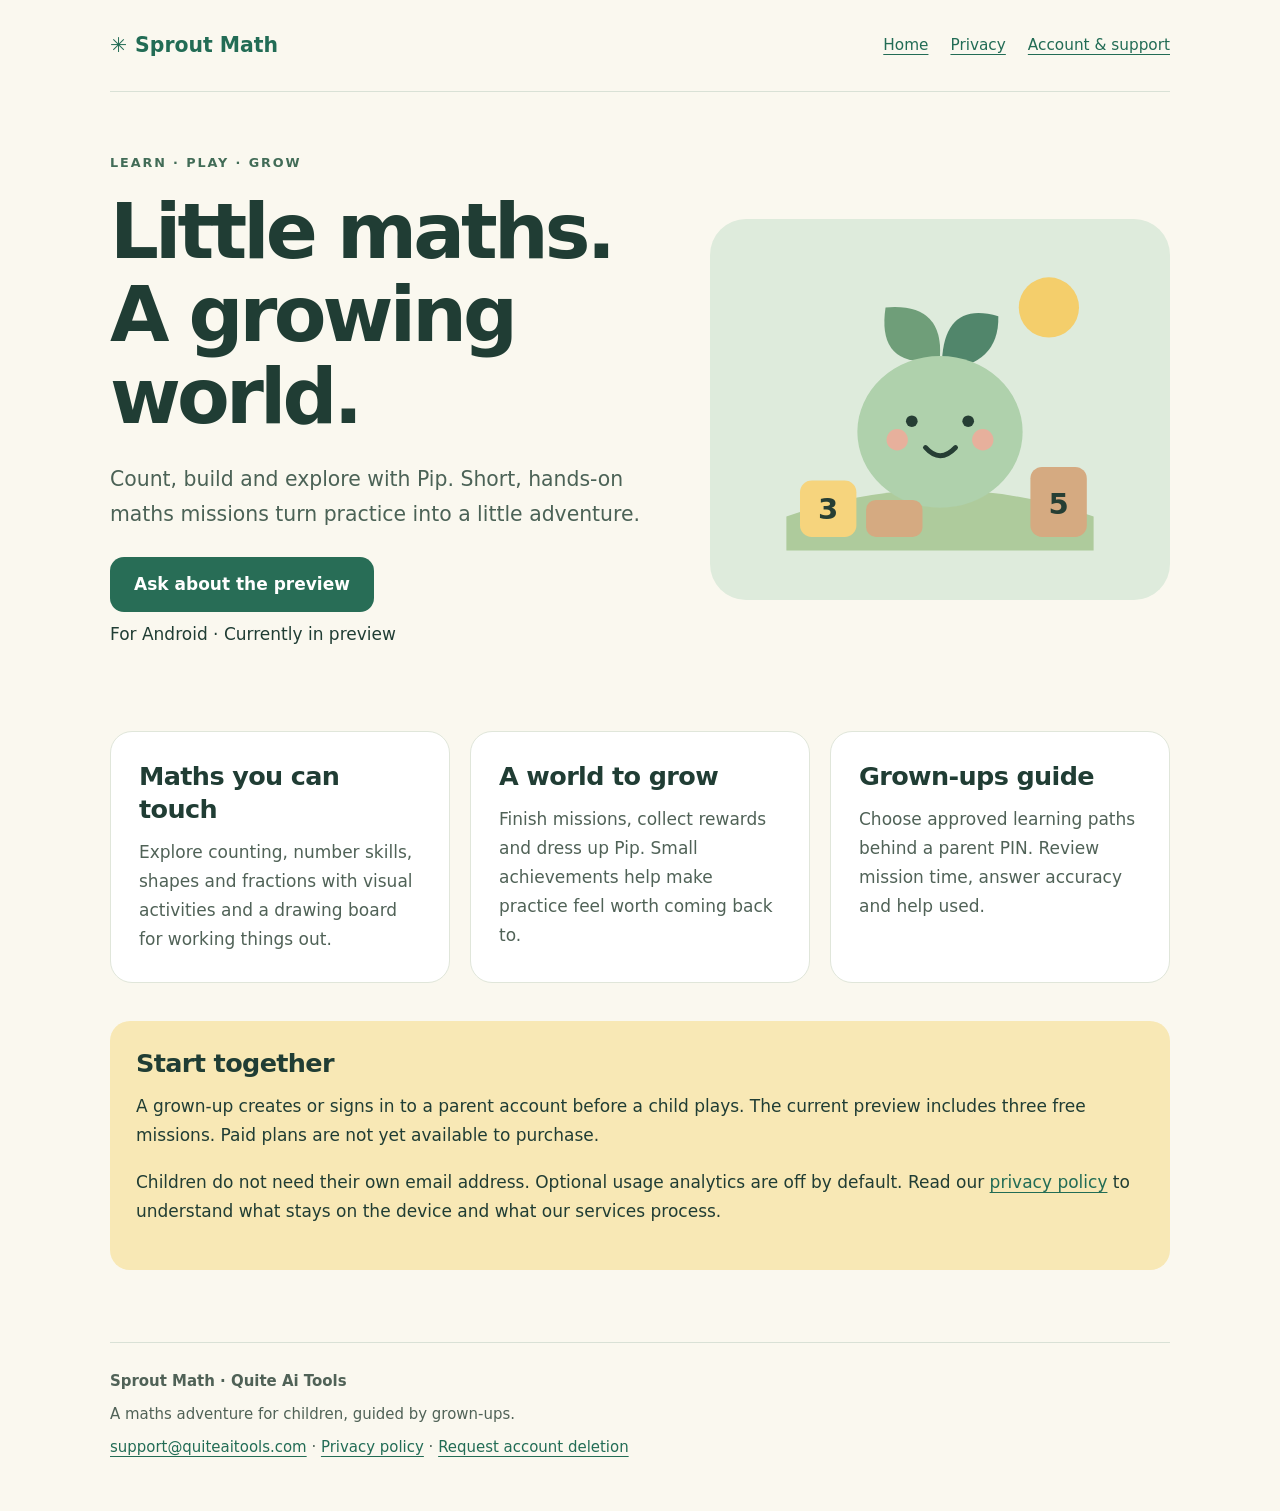
==== sprout-math/index.html @ 58d9b722 "Add Sprout Math homepage privacy and account support pages" ====
<!doctype html><html lang="en"><head><meta charset="utf-8"><meta name="viewport" content="width=device-width,initial-scale=1"><title>Little maths. A growing world. | Sprout Math</title><meta name="description" content="Sprout Math is an educational Android game with hands-on maths missions, a growing world and parent-controlled learning paths."><meta name="theme-color" content="#286d56"><link rel="stylesheet" href="style.css"></head><body><header><a class="brand" href="./"><span class="sprout" aria-hidden="true">✳</span>Sprout Math</a><nav aria-label="Main navigation"><a href="./">Home</a><a href="privacy.html">Privacy</a><a href="delete-account.html">Account &amp; support</a></nav></header><main><div class="hero"><div><p class="eyebrow">Learn · Play · Grow</p><h1>Little maths.<br>A growing world.</h1><p class="lead">Count, build and explore with Pip. Short, hands-on maths missions turn practice into a little adventure.</p><a class="button" href="mailto:support@quiteaitools.com?subject=Sprout%20Math%20preview">Ask about the preview</a><p>For Android · Currently in preview</p></div><div class="art"><svg viewBox="0 0 360 320" role="img" aria-label="A smiling sprout beside counting blocks"><circle cx="292" cy="55" r="31" fill="#f4ce6b"/><path d="M22 270 Q180 215 338 270V305H22Z" fill="#aecb9c"/><path d="M172 110Q115 115 124 55Q183 50 180 105" fill="#6f9e79"/><path d="M182 110Q185 48 240 64Q241 114 184 119" fill="#51866b"/><ellipse cx="180" cy="183" rx="85" ry="78" fill="#afd1ac"/><circle cx="151" cy="172" r="6" fill="#263e34"/><circle cx="209" cy="172" r="6" fill="#263e34"/><path d="M165 199Q180 216 196 199" fill="none" stroke="#263e34" stroke-width="5" stroke-linecap="round"/><circle cx="136" cy="191" r="11" fill="#e7b09c"/><circle cx="224" cy="191" r="11" fill="#e7b09c"/><rect x="36" y="233" width="58" height="58" rx="12" fill="#f6d47d"/><rect x="104" y="253" width="58" height="38" rx="10" fill="#d5aa81"/><rect x="273" y="219" width="58" height="72" rx="12" fill="#d5aa81"/><text x="65" y="273" text-anchor="middle" font-size="30" font-family="system-ui" font-weight="700" fill="#263e34">3</text><text x="302" y="267" text-anchor="middle" font-size="30" font-family="system-ui" font-weight="700" fill="#263e34">5</text></svg></div></div><div class="cards"><section class="card"><h2>Maths you can touch</h2><p>Explore counting, number skills, shapes and fractions with visual activities and a drawing board for working things out.</p></section><section class="card"><h2>A world to grow</h2><p>Finish missions, collect rewards and dress up Pip. Small achievements help make practice feel worth coming back to.</p></section><section class="card"><h2>Grown-ups guide</h2><p>Choose approved learning paths behind a parent PIN. Review mission time, answer accuracy and help used.</p></section></div><section class="note"><h2>Start together</h2><p>A grown-up creates or signs in to a parent account before a child plays. The current preview includes three free missions. Paid plans are not yet available to purchase.</p><p>Children do not need their own email address. Optional usage analytics are off by default. Read our <a href="privacy.html">privacy policy</a> to understand what stays on the device and what our services process.</p></section></main><footer><strong>Sprout Math · Quite Ai Tools</strong><p>A maths adventure for children, guided by grown-ups.</p><p><a href="mailto:support@quiteaitools.com">support@quiteaitools.com</a> · <a href="privacy.html">Privacy policy</a> · <a href="delete-account.html">Request account deletion</a></p></footer></body></html>
---- sprout-math/style.css ----
*{box-sizing:border-box}html{font:17px/1.7 system-ui,-apple-system,sans-serif;color:#203d34;background:#faf8ef}body{margin:0}a{color:#226c55;text-underline-offset:4px}a:focus-visible{outline:3px solid #bd6800;outline-offset:5px}header,main,footer{width:min(1060px,calc(100% - 40px));margin:auto}header{display:flex;align-items:center;justify-content:space-between;gap:24px;padding:28px 0;border-bottom:1px solid #d9e1d6}nav{display:flex;gap:22px;flex-wrap:wrap;font-size:.9rem}.brand{font-size:1.2rem;font-weight:800;text-decoration:none}.sprout{display:inline-block;margin-right:8px}main{padding:60px 0 72px}h1{font-size:clamp(2.6rem,6vw,4.8rem);line-height:1.07;letter-spacing:-.05em;max-width:15ch;margin:12px 0 24px}h2{font-size:1.5rem;line-height:1.3;letter-spacing:-.025em;margin:0 0 12px}h3{font-size:1.08rem;margin:0 0 8px}p{margin:0 0 18px}.eyebrow{text-transform:uppercase;letter-spacing:.15em;font-size:.75rem;font-weight:750;color:#426c57}.lead{font-size:1.2rem;max-width:52ch;color:#4b6256}.hero{display:grid;grid-template-columns:1.2fr 1fr;gap:48px;align-items:center}.art{border-radius:36px;background:#deebdc;padding:35px;min-height:300px;display:grid;place-items:center}.art svg{width:100%;max-width:350px;height:auto}.button{display:inline-block;padding:13px 24px;background:#286d56;color:white;text-decoration:none;border-radius:14px;font-weight:700;margin:8px 0}.cards{display:grid;grid-template-columns:repeat(3,1fr);gap:20px;margin:64px 0 38px}.card{background:white;border:1px solid #e0e6da;border-radius:22px;padding:28px}.card p{color:#506257;margin:0}.note{background:#f8e8b5;border-radius:20px;padding:26px;margin-top:30px}.legal{max-width:780px}.legal h1{font-size:clamp(2.5rem,6vw,3.8rem);max-width:20ch}.legal section{padding:28px 0;border-top:1px solid #d9e1d6}.legal ul,.legal ol{padding-left:24px}.legal li{margin-bottom:10px}.updated{font-size:.9rem;color:#597062;margin-bottom:35px}footer{padding:26px 0 42px;border-top:1px solid #d9e1d6;font-size:.88rem;color:#506257}footer p{margin:8px 0}@media(max-width:700px){header{align-items:flex-start;flex-direction:column;gap:12px}nav{gap:16px}.hero{grid-template-columns:1fr;gap:26px}.cards{grid-template-columns:1fr;margin-top:36px}main{padding-top:38px}.art{min-height:230px}h1{max-width:17ch}}
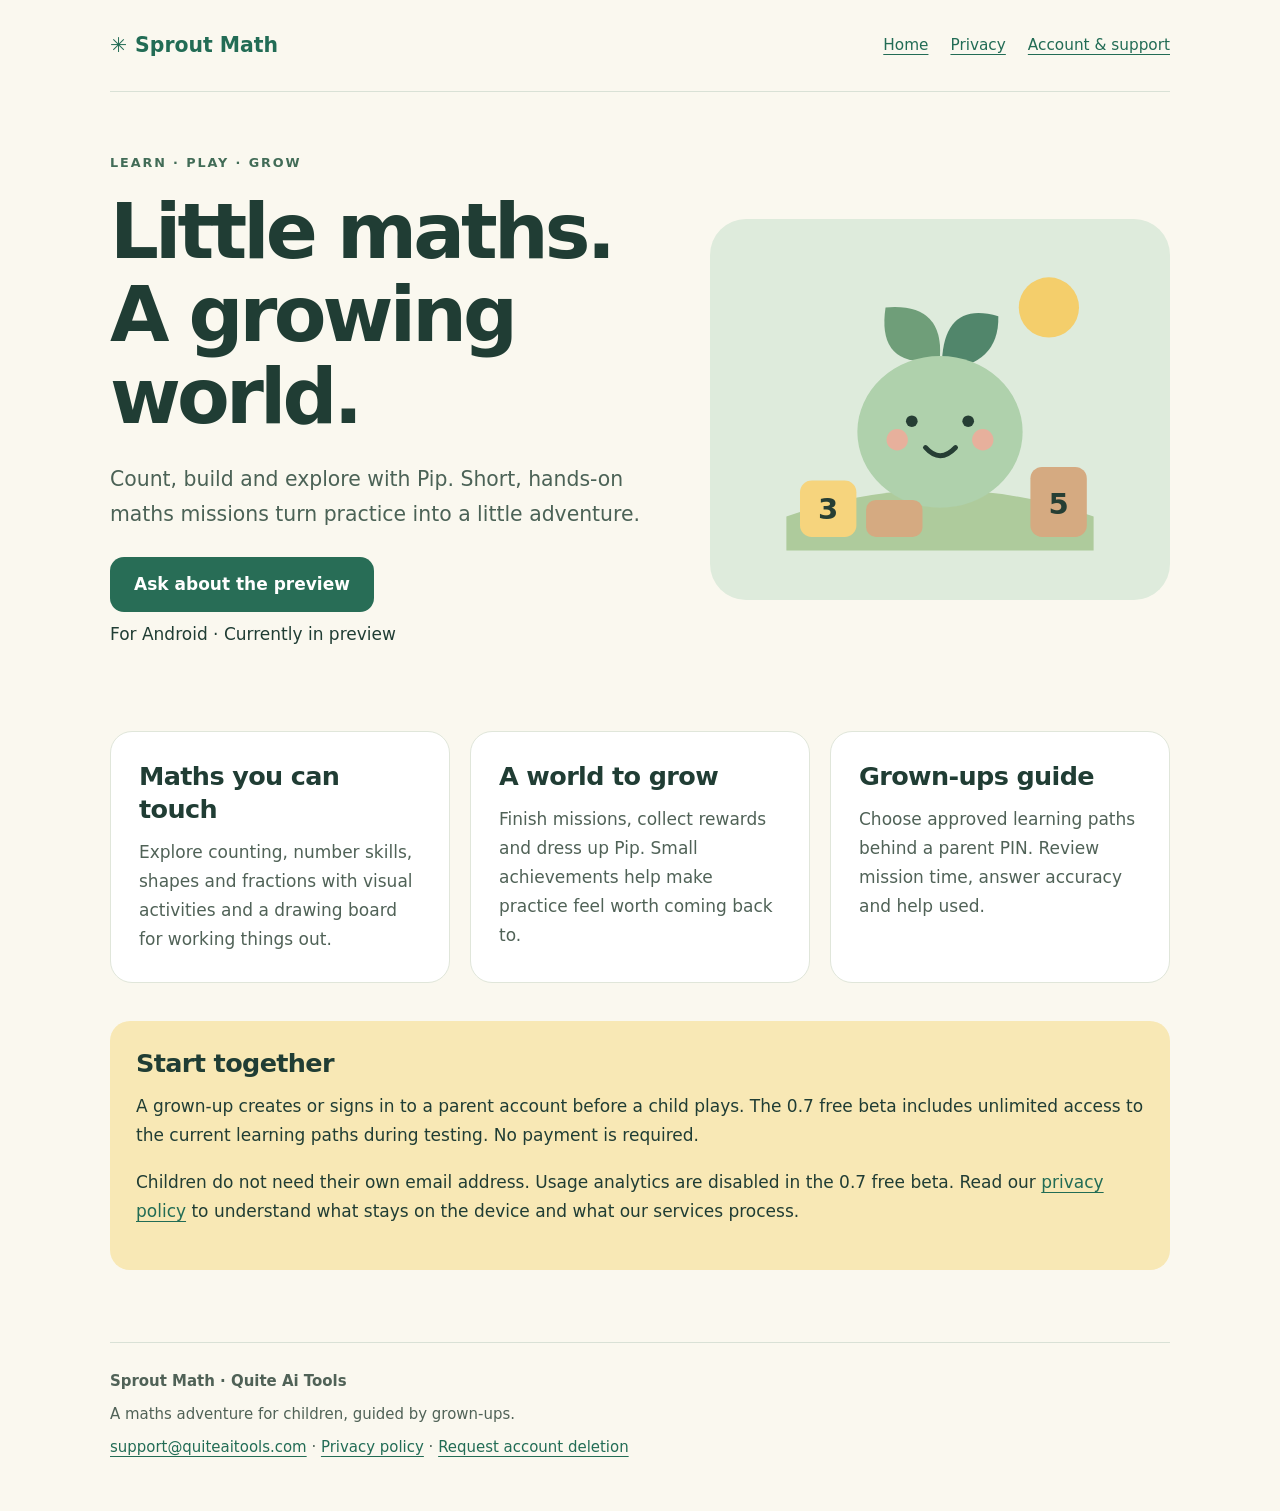
==== commit e4f0f735: "Align Sprout homepage with free beta" ====
--- a/sprout-math/index.html
+++ b/sprout-math/index.html
@@ -1 +1 @@
-<!doctype html><html lang="en"><head><meta charset="utf-8"><meta name="viewport" content="width=device-width,initial-scale=1"><title>Little maths. A growing world. | Sprout Math</title><meta name="description" content="Sprout Math is an educational Android game with hands-on maths missions, a growing world and parent-controlled learning paths."><meta name="theme-color" content="#286d56"><link rel="stylesheet" href="style.css"></head><body><header><a class="brand" href="./"><span class="sprout" aria-hidden="true">✳</span>Sprout Math</a><nav aria-label="Main navigation"><a href="./">Home</a><a href="privacy.html">Privacy</a><a href="delete-account.html">Account &amp; support</a></nav></header><main><div class="hero"><div><p class="eyebrow">Learn · Play · Grow</p><h1>Little maths.<br>A growing world.</h1><p class="lead">Count, build and explore with Pip. Short, hands-on maths missions turn practice into a little adventure.</p><a class="button" href="mailto:support@quiteaitools.com?subject=Sprout%20Math%20preview">Ask about the preview</a><p>For Android · Currently in preview</p></div><div class="art"><svg viewBox="0 0 360 320" role="img" aria-label="A smiling sprout beside counting blocks"><circle cx="292" cy="55" r="31" fill="#f4ce6b"/><path d="M22 270 Q180 215 338 270V305H22Z" fill="#aecb9c"/><path d="M172 110Q115 115 124 55Q183 50 180 105" fill="#6f9e79"/><path d="M182 110Q185 48 240 64Q241 114 184 119" fill="#51866b"/><ellipse cx="180" cy="183" rx="85" ry="78" fill="#afd1ac"/><circle cx="151" cy="172" r="6" fill="#263e34"/><circle cx="209" cy="172" r="6" fill="#263e34"/><path d="M165 199Q180 216 196 199" fill="none" stroke="#263e34" stroke-width="5" stroke-linecap="round"/><circle cx="136" cy="191" r="11" fill="#e7b09c"/><circle cx="224" cy="191" r="11" fill="#e7b09c"/><rect x="36" y="233" width="58" height="58" rx="12" fill="#f6d47d"/><rect x="104" y="253" width="58" height="38" rx="10" fill="#d5aa81"/><rect x="273" y="219" width="58" height="72" rx="12" fill="#d5aa81"/><text x="65" y="273" text-anchor="middle" font-size="30" font-family="system-ui" font-weight="700" fill="#263e34">3</text><text x="302" y="267" text-anchor="middle" font-size="30" font-family="system-ui" font-weight="700" fill="#263e34">5</text></svg></div></div><div class="cards"><section class="card"><h2>Maths you can touch</h2><p>Explore counting, number skills, shapes and fractions with visual activities and a drawing board for working things out.</p></section><section class="card"><h2>A world to grow</h2><p>Finish missions, collect rewards and dress up Pip. Small achievements help make practice feel worth coming back to.</p></section><section class="card"><h2>Grown-ups guide</h2><p>Choose approved learning paths behind a parent PIN. Review mission time, answer accuracy and help used.</p></section></div><section class="note"><h2>Start together</h2><p>A grown-up creates or signs in to a parent account before a child plays. The current preview includes three free missions. Paid plans are not yet available to purchase.</p><p>Children do not need their own email address. Optional usage analytics are off by default. Read our <a href="privacy.html">privacy policy</a> to understand what stays on the device and what our services process.</p></section></main><footer><strong>Sprout Math · Quite Ai Tools</strong><p>A maths adventure for children, guided by grown-ups.</p><p><a href="mailto:support@quiteaitools.com">support@quiteaitools.com</a> · <a href="privacy.html">Privacy policy</a> · <a href="delete-account.html">Request account deletion</a></p></footer></body></html>+<!doctype html><html lang="en"><head><meta charset="utf-8"><meta name="viewport" content="width=device-width,initial-scale=1"><title>Little maths. A growing world. | Sprout Math</title><meta name="description" content="Sprout Math is an educational Android game with hands-on maths missions, a growing world and parent-controlled learning paths."><meta name="theme-color" content="#286d56"><link rel="stylesheet" href="style.css"></head><body><header><a class="brand" href="./"><span class="sprout" aria-hidden="true">✳</span>Sprout Math</a><nav aria-label="Main navigation"><a href="./">Home</a><a href="privacy.html">Privacy</a><a href="delete-account.html">Account &amp; support</a></nav></header><main><div class="hero"><div><p class="eyebrow">Learn · Play · Grow</p><h1>Little maths.<br>A growing world.</h1><p class="lead">Count, build and explore with Pip. Short, hands-on maths missions turn practice into a little adventure.</p><a class="button" href="mailto:support@quiteaitools.com?subject=Sprout%20Math%20preview">Ask about the preview</a><p>For Android · Currently in preview</p></div><div class="art"><svg viewBox="0 0 360 320" role="img" aria-label="A smiling sprout beside counting blocks"><circle cx="292" cy="55" r="31" fill="#f4ce6b"/><path d="M22 270 Q180 215 338 270V305H22Z" fill="#aecb9c"/><path d="M172 110Q115 115 124 55Q183 50 180 105" fill="#6f9e79"/><path d="M182 110Q185 48 240 64Q241 114 184 119" fill="#51866b"/><ellipse cx="180" cy="183" rx="85" ry="78" fill="#afd1ac"/><circle cx="151" cy="172" r="6" fill="#263e34"/><circle cx="209" cy="172" r="6" fill="#263e34"/><path d="M165 199Q180 216 196 199" fill="none" stroke="#263e34" stroke-width="5" stroke-linecap="round"/><circle cx="136" cy="191" r="11" fill="#e7b09c"/><circle cx="224" cy="191" r="11" fill="#e7b09c"/><rect x="36" y="233" width="58" height="58" rx="12" fill="#f6d47d"/><rect x="104" y="253" width="58" height="38" rx="10" fill="#d5aa81"/><rect x="273" y="219" width="58" height="72" rx="12" fill="#d5aa81"/><text x="65" y="273" text-anchor="middle" font-size="30" font-family="system-ui" font-weight="700" fill="#263e34">3</text><text x="302" y="267" text-anchor="middle" font-size="30" font-family="system-ui" font-weight="700" fill="#263e34">5</text></svg></div></div><div class="cards"><section class="card"><h2>Maths you can touch</h2><p>Explore counting, number skills, shapes and fractions with visual activities and a drawing board for working things out.</p></section><section class="card"><h2>A world to grow</h2><p>Finish missions, collect rewards and dress up Pip. Small achievements help make practice feel worth coming back to.</p></section><section class="card"><h2>Grown-ups guide</h2><p>Choose approved learning paths behind a parent PIN. Review mission time, answer accuracy and help used.</p></section></div><section class="note"><h2>Start together</h2><p>A grown-up creates or signs in to a parent account before a child plays. The 0.7 free beta includes unlimited access to the current learning paths during testing. No payment is required.</p><p>Children do not need their own email address. Usage analytics are disabled in the 0.7 free beta. Read our <a href="privacy.html">privacy policy</a> to understand what stays on the device and what our services process.</p></section></main><footer><strong>Sprout Math · Quite Ai Tools</strong><p>A maths adventure for children, guided by grown-ups.</p><p><a href="mailto:support@quiteaitools.com">support@quiteaitools.com</a> · <a href="privacy.html">Privacy policy</a> · <a href="delete-account.html">Request account deletion</a></p></footer></body></html>
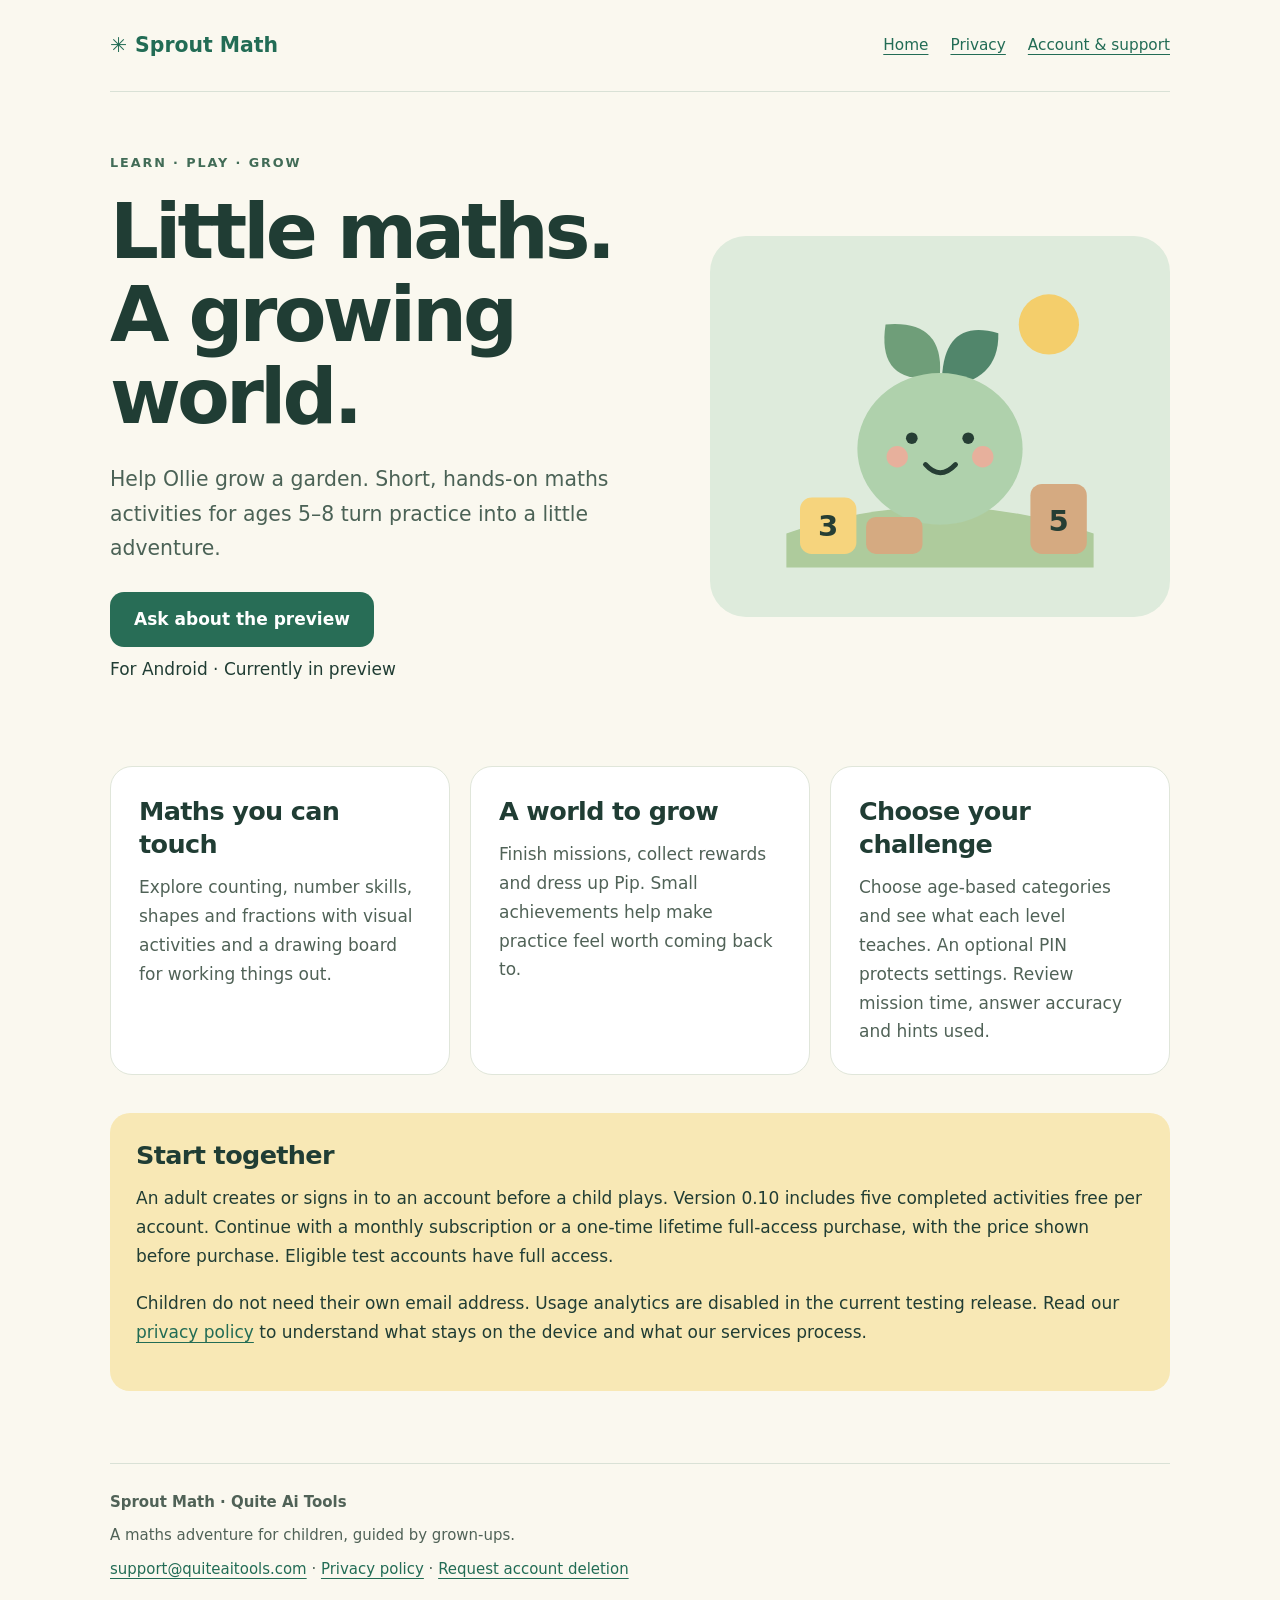
==== commit a73df060: "Update Sprout Math access and privacy for 0.10 testing" ====
--- a/sprout-math/index.html
+++ b/sprout-math/index.html
@@ -1 +1 @@
-<!doctype html><html lang="en"><head><meta charset="utf-8"><meta name="viewport" content="width=device-width,initial-scale=1"><title>Little maths. A growing world. | Sprout Math</title><meta name="description" content="Sprout Math is an educational Android game with hands-on maths missions, a growing world and parent-controlled learning paths."><meta name="theme-color" content="#286d56"><link rel="stylesheet" href="style.css"></head><body><header><a class="brand" href="./"><span class="sprout" aria-hidden="true">✳</span>Sprout Math</a><nav aria-label="Main navigation"><a href="./">Home</a><a href="privacy.html">Privacy</a><a href="delete-account.html">Account &amp; support</a></nav></header><main><div class="hero"><div><p class="eyebrow">Learn · Play · Grow</p><h1>Little maths.<br>A growing world.</h1><p class="lead">Count, build and explore with Pip. Short, hands-on maths missions turn practice into a little adventure.</p><a class="button" href="mailto:support@quiteaitools.com?subject=Sprout%20Math%20preview">Ask about the preview</a><p>For Android · Currently in preview</p></div><div class="art"><svg viewBox="0 0 360 320" role="img" aria-label="A smiling sprout beside counting blocks"><circle cx="292" cy="55" r="31" fill="#f4ce6b"/><path d="M22 270 Q180 215 338 270V305H22Z" fill="#aecb9c"/><path d="M172 110Q115 115 124 55Q183 50 180 105" fill="#6f9e79"/><path d="M182 110Q185 48 240 64Q241 114 184 119" fill="#51866b"/><ellipse cx="180" cy="183" rx="85" ry="78" fill="#afd1ac"/><circle cx="151" cy="172" r="6" fill="#263e34"/><circle cx="209" cy="172" r="6" fill="#263e34"/><path d="M165 199Q180 216 196 199" fill="none" stroke="#263e34" stroke-width="5" stroke-linecap="round"/><circle cx="136" cy="191" r="11" fill="#e7b09c"/><circle cx="224" cy="191" r="11" fill="#e7b09c"/><rect x="36" y="233" width="58" height="58" rx="12" fill="#f6d47d"/><rect x="104" y="253" width="58" height="38" rx="10" fill="#d5aa81"/><rect x="273" y="219" width="58" height="72" rx="12" fill="#d5aa81"/><text x="65" y="273" text-anchor="middle" font-size="30" font-family="system-ui" font-weight="700" fill="#263e34">3</text><text x="302" y="267" text-anchor="middle" font-size="30" font-family="system-ui" font-weight="700" fill="#263e34">5</text></svg></div></div><div class="cards"><section class="card"><h2>Maths you can touch</h2><p>Explore counting, number skills, shapes and fractions with visual activities and a drawing board for working things out.</p></section><section class="card"><h2>A world to grow</h2><p>Finish missions, collect rewards and dress up Pip. Small achievements help make practice feel worth coming back to.</p></section><section class="card"><h2>Grown-ups guide</h2><p>Choose approved learning paths behind a parent PIN. Review mission time, answer accuracy and help used.</p></section></div><section class="note"><h2>Start together</h2><p>A grown-up creates or signs in to a parent account before a child plays. The 0.7 free beta includes unlimited access to the current learning paths during testing. No payment is required.</p><p>Children do not need their own email address. Usage analytics are disabled in the 0.7 free beta. Read our <a href="privacy.html">privacy policy</a> to understand what stays on the device and what our services process.</p></section></main><footer><strong>Sprout Math · Quite Ai Tools</strong><p>A maths adventure for children, guided by grown-ups.</p><p><a href="mailto:support@quiteaitools.com">support@quiteaitools.com</a> · <a href="privacy.html">Privacy policy</a> · <a href="delete-account.html">Request account deletion</a></p></footer></body></html>+<!doctype html><html lang="en"><head><meta charset="utf-8"><meta name="viewport" content="width=device-width,initial-scale=1"><title>Little maths. A growing world. | Sprout Math</title><meta name="description" content="Sprout Math is an educational Android game with hands-on maths missions, a growing world and age-based categories and optional PIN protection."><meta name="theme-color" content="#286d56"><link rel="stylesheet" href="style.css"></head><body><header><a class="brand" href="./"><span class="sprout" aria-hidden="true">✳</span>Sprout Math</a><nav aria-label="Main navigation"><a href="./">Home</a><a href="privacy.html">Privacy</a><a href="delete-account.html">Account &amp; support</a></nav></header><main><div class="hero"><div><p class="eyebrow">Learn · Play · Grow</p><h1>Little maths.<br>A growing world.</h1><p class="lead">Help Ollie grow a garden. Short, hands-on maths activities for ages 5–8 turn practice into a little adventure.</p><a class="button" href="mailto:support@quiteaitools.com?subject=Sprout%20Math%20preview">Ask about the preview</a><p>For Android · Currently in preview</p></div><div class="art"><svg viewBox="0 0 360 320" role="img" aria-label="A smiling sprout beside counting blocks"><circle cx="292" cy="55" r="31" fill="#f4ce6b"/><path d="M22 270 Q180 215 338 270V305H22Z" fill="#aecb9c"/><path d="M172 110Q115 115 124 55Q183 50 180 105" fill="#6f9e79"/><path d="M182 110Q185 48 240 64Q241 114 184 119" fill="#51866b"/><ellipse cx="180" cy="183" rx="85" ry="78" fill="#afd1ac"/><circle cx="151" cy="172" r="6" fill="#263e34"/><circle cx="209" cy="172" r="6" fill="#263e34"/><path d="M165 199Q180 216 196 199" fill="none" stroke="#263e34" stroke-width="5" stroke-linecap="round"/><circle cx="136" cy="191" r="11" fill="#e7b09c"/><circle cx="224" cy="191" r="11" fill="#e7b09c"/><rect x="36" y="233" width="58" height="58" rx="12" fill="#f6d47d"/><rect x="104" y="253" width="58" height="38" rx="10" fill="#d5aa81"/><rect x="273" y="219" width="58" height="72" rx="12" fill="#d5aa81"/><text x="65" y="273" text-anchor="middle" font-size="30" font-family="system-ui" font-weight="700" fill="#263e34">3</text><text x="302" y="267" text-anchor="middle" font-size="30" font-family="system-ui" font-weight="700" fill="#263e34">5</text></svg></div></div><div class="cards"><section class="card"><h2>Maths you can touch</h2><p>Explore counting, number skills, shapes and fractions with visual activities and a drawing board for working things out.</p></section><section class="card"><h2>A world to grow</h2><p>Finish missions, collect rewards and dress up Pip. Small achievements help make practice feel worth coming back to.</p></section><section class="card"><h2>Choose your challenge</h2><p>Choose age-based categories and see what each level teaches. An optional PIN protects settings. Review mission time, answer accuracy and hints used.</p></section></div><section class="note"><h2>Start together</h2><p>An adult creates or signs in to an account before a child plays. Version 0.10 includes five completed activities free per account. Continue with a monthly subscription or a one-time lifetime full-access purchase, with the price shown before purchase. Eligible test accounts have full access.</p><p>Children do not need their own email address. Usage analytics are disabled in the current testing release. Read our <a href="privacy.html">privacy policy</a> to understand what stays on the device and what our services process.</p></section></main><footer><strong>Sprout Math · Quite Ai Tools</strong><p>A maths adventure for children, guided by grown-ups.</p><p><a href="mailto:support@quiteaitools.com">support@quiteaitools.com</a> · <a href="privacy.html">Privacy policy</a> · <a href="delete-account.html">Request account deletion</a></p></footer></body></html>
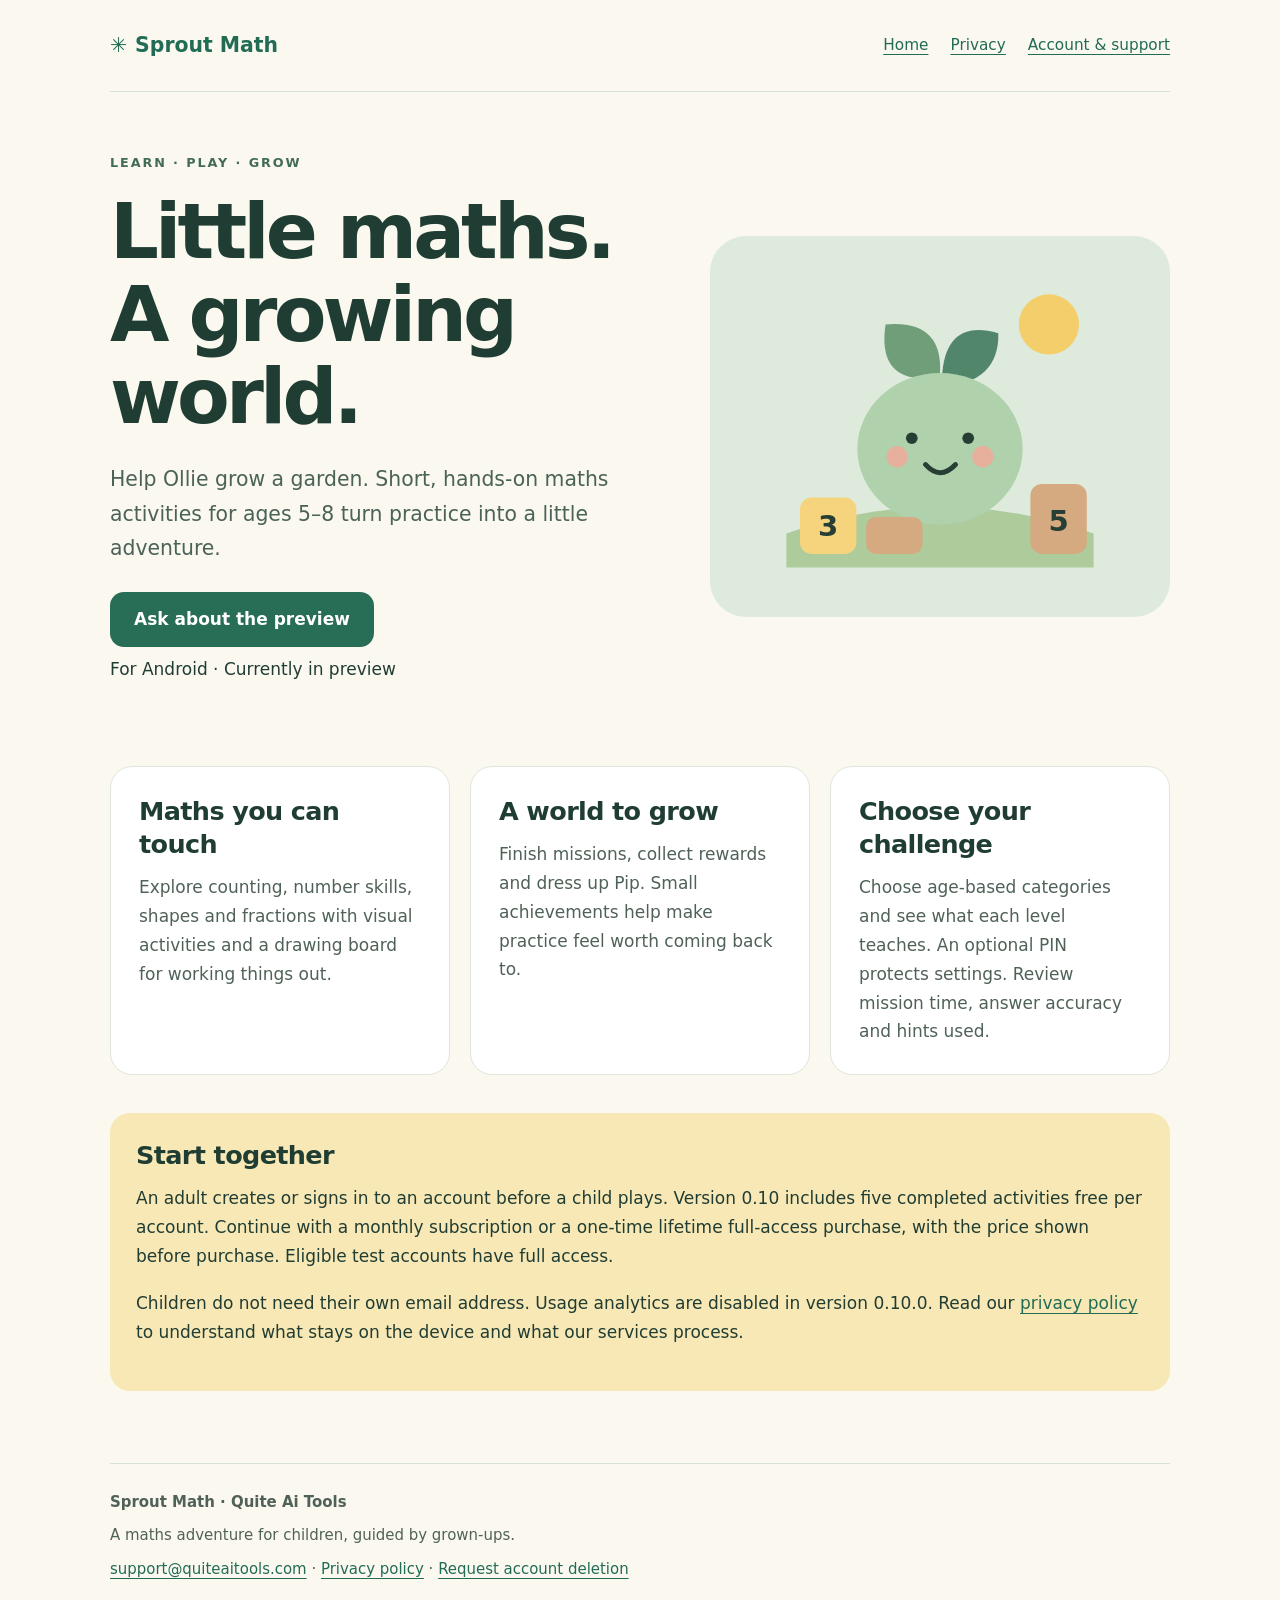
==== commit 9a1037cb: "Clarify Sprout Math 0.10 privacy disclosure for production" ====
--- a/sprout-math/index.html
+++ b/sprout-math/index.html
@@ -1 +1 @@
-<!doctype html><html lang="en"><head><meta charset="utf-8"><meta name="viewport" content="width=device-width,initial-scale=1"><title>Little maths. A growing world. | Sprout Math</title><meta name="description" content="Sprout Math is an educational Android game with hands-on maths missions, a growing world and age-based categories and optional PIN protection."><meta name="theme-color" content="#286d56"><link rel="stylesheet" href="style.css"></head><body><header><a class="brand" href="./"><span class="sprout" aria-hidden="true">✳</span>Sprout Math</a><nav aria-label="Main navigation"><a href="./">Home</a><a href="privacy.html">Privacy</a><a href="delete-account.html">Account &amp; support</a></nav></header><main><div class="hero"><div><p class="eyebrow">Learn · Play · Grow</p><h1>Little maths.<br>A growing world.</h1><p class="lead">Help Ollie grow a garden. Short, hands-on maths activities for ages 5–8 turn practice into a little adventure.</p><a class="button" href="mailto:support@quiteaitools.com?subject=Sprout%20Math%20preview">Ask about the preview</a><p>For Android · Currently in preview</p></div><div class="art"><svg viewBox="0 0 360 320" role="img" aria-label="A smiling sprout beside counting blocks"><circle cx="292" cy="55" r="31" fill="#f4ce6b"/><path d="M22 270 Q180 215 338 270V305H22Z" fill="#aecb9c"/><path d="M172 110Q115 115 124 55Q183 50 180 105" fill="#6f9e79"/><path d="M182 110Q185 48 240 64Q241 114 184 119" fill="#51866b"/><ellipse cx="180" cy="183" rx="85" ry="78" fill="#afd1ac"/><circle cx="151" cy="172" r="6" fill="#263e34"/><circle cx="209" cy="172" r="6" fill="#263e34"/><path d="M165 199Q180 216 196 199" fill="none" stroke="#263e34" stroke-width="5" stroke-linecap="round"/><circle cx="136" cy="191" r="11" fill="#e7b09c"/><circle cx="224" cy="191" r="11" fill="#e7b09c"/><rect x="36" y="233" width="58" height="58" rx="12" fill="#f6d47d"/><rect x="104" y="253" width="58" height="38" rx="10" fill="#d5aa81"/><rect x="273" y="219" width="58" height="72" rx="12" fill="#d5aa81"/><text x="65" y="273" text-anchor="middle" font-size="30" font-family="system-ui" font-weight="700" fill="#263e34">3</text><text x="302" y="267" text-anchor="middle" font-size="30" font-family="system-ui" font-weight="700" fill="#263e34">5</text></svg></div></div><div class="cards"><section class="card"><h2>Maths you can touch</h2><p>Explore counting, number skills, shapes and fractions with visual activities and a drawing board for working things out.</p></section><section class="card"><h2>A world to grow</h2><p>Finish missions, collect rewards and dress up Pip. Small achievements help make practice feel worth coming back to.</p></section><section class="card"><h2>Choose your challenge</h2><p>Choose age-based categories and see what each level teaches. An optional PIN protects settings. Review mission time, answer accuracy and hints used.</p></section></div><section class="note"><h2>Start together</h2><p>An adult creates or signs in to an account before a child plays. Version 0.10 includes five completed activities free per account. Continue with a monthly subscription or a one-time lifetime full-access purchase, with the price shown before purchase. Eligible test accounts have full access.</p><p>Children do not need their own email address. Usage analytics are disabled in the current testing release. Read our <a href="privacy.html">privacy policy</a> to understand what stays on the device and what our services process.</p></section></main><footer><strong>Sprout Math · Quite Ai Tools</strong><p>A maths adventure for children, guided by grown-ups.</p><p><a href="mailto:support@quiteaitools.com">support@quiteaitools.com</a> · <a href="privacy.html">Privacy policy</a> · <a href="delete-account.html">Request account deletion</a></p></footer></body></html>+<!doctype html><html lang="en"><head><meta charset="utf-8"><meta name="viewport" content="width=device-width,initial-scale=1"><title>Little maths. A growing world. | Sprout Math</title><meta name="description" content="Sprout Math is an educational Android game with hands-on maths missions, a growing world and age-based categories and optional PIN protection."><meta name="theme-color" content="#286d56"><link rel="stylesheet" href="style.css"></head><body><header><a class="brand" href="./"><span class="sprout" aria-hidden="true">✳</span>Sprout Math</a><nav aria-label="Main navigation"><a href="./">Home</a><a href="privacy.html">Privacy</a><a href="delete-account.html">Account &amp; support</a></nav></header><main><div class="hero"><div><p class="eyebrow">Learn · Play · Grow</p><h1>Little maths.<br>A growing world.</h1><p class="lead">Help Ollie grow a garden. Short, hands-on maths activities for ages 5–8 turn practice into a little adventure.</p><a class="button" href="mailto:support@quiteaitools.com?subject=Sprout%20Math%20preview">Ask about the preview</a><p>For Android · Currently in preview</p></div><div class="art"><svg viewBox="0 0 360 320" role="img" aria-label="A smiling sprout beside counting blocks"><circle cx="292" cy="55" r="31" fill="#f4ce6b"/><path d="M22 270 Q180 215 338 270V305H22Z" fill="#aecb9c"/><path d="M172 110Q115 115 124 55Q183 50 180 105" fill="#6f9e79"/><path d="M182 110Q185 48 240 64Q241 114 184 119" fill="#51866b"/><ellipse cx="180" cy="183" rx="85" ry="78" fill="#afd1ac"/><circle cx="151" cy="172" r="6" fill="#263e34"/><circle cx="209" cy="172" r="6" fill="#263e34"/><path d="M165 199Q180 216 196 199" fill="none" stroke="#263e34" stroke-width="5" stroke-linecap="round"/><circle cx="136" cy="191" r="11" fill="#e7b09c"/><circle cx="224" cy="191" r="11" fill="#e7b09c"/><rect x="36" y="233" width="58" height="58" rx="12" fill="#f6d47d"/><rect x="104" y="253" width="58" height="38" rx="10" fill="#d5aa81"/><rect x="273" y="219" width="58" height="72" rx="12" fill="#d5aa81"/><text x="65" y="273" text-anchor="middle" font-size="30" font-family="system-ui" font-weight="700" fill="#263e34">3</text><text x="302" y="267" text-anchor="middle" font-size="30" font-family="system-ui" font-weight="700" fill="#263e34">5</text></svg></div></div><div class="cards"><section class="card"><h2>Maths you can touch</h2><p>Explore counting, number skills, shapes and fractions with visual activities and a drawing board for working things out.</p></section><section class="card"><h2>A world to grow</h2><p>Finish missions, collect rewards and dress up Pip. Small achievements help make practice feel worth coming back to.</p></section><section class="card"><h2>Choose your challenge</h2><p>Choose age-based categories and see what each level teaches. An optional PIN protects settings. Review mission time, answer accuracy and hints used.</p></section></div><section class="note"><h2>Start together</h2><p>An adult creates or signs in to an account before a child plays. Version 0.10 includes five completed activities free per account. Continue with a monthly subscription or a one-time lifetime full-access purchase, with the price shown before purchase. Eligible test accounts have full access.</p><p>Children do not need their own email address. Usage analytics are disabled in version 0.10.0. Read our <a href="privacy.html">privacy policy</a> to understand what stays on the device and what our services process.</p></section></main><footer><strong>Sprout Math · Quite Ai Tools</strong><p>A maths adventure for children, guided by grown-ups.</p><p><a href="mailto:support@quiteaitools.com">support@quiteaitools.com</a> · <a href="privacy.html">Privacy policy</a> · <a href="delete-account.html">Request account deletion</a></p></footer></body></html>
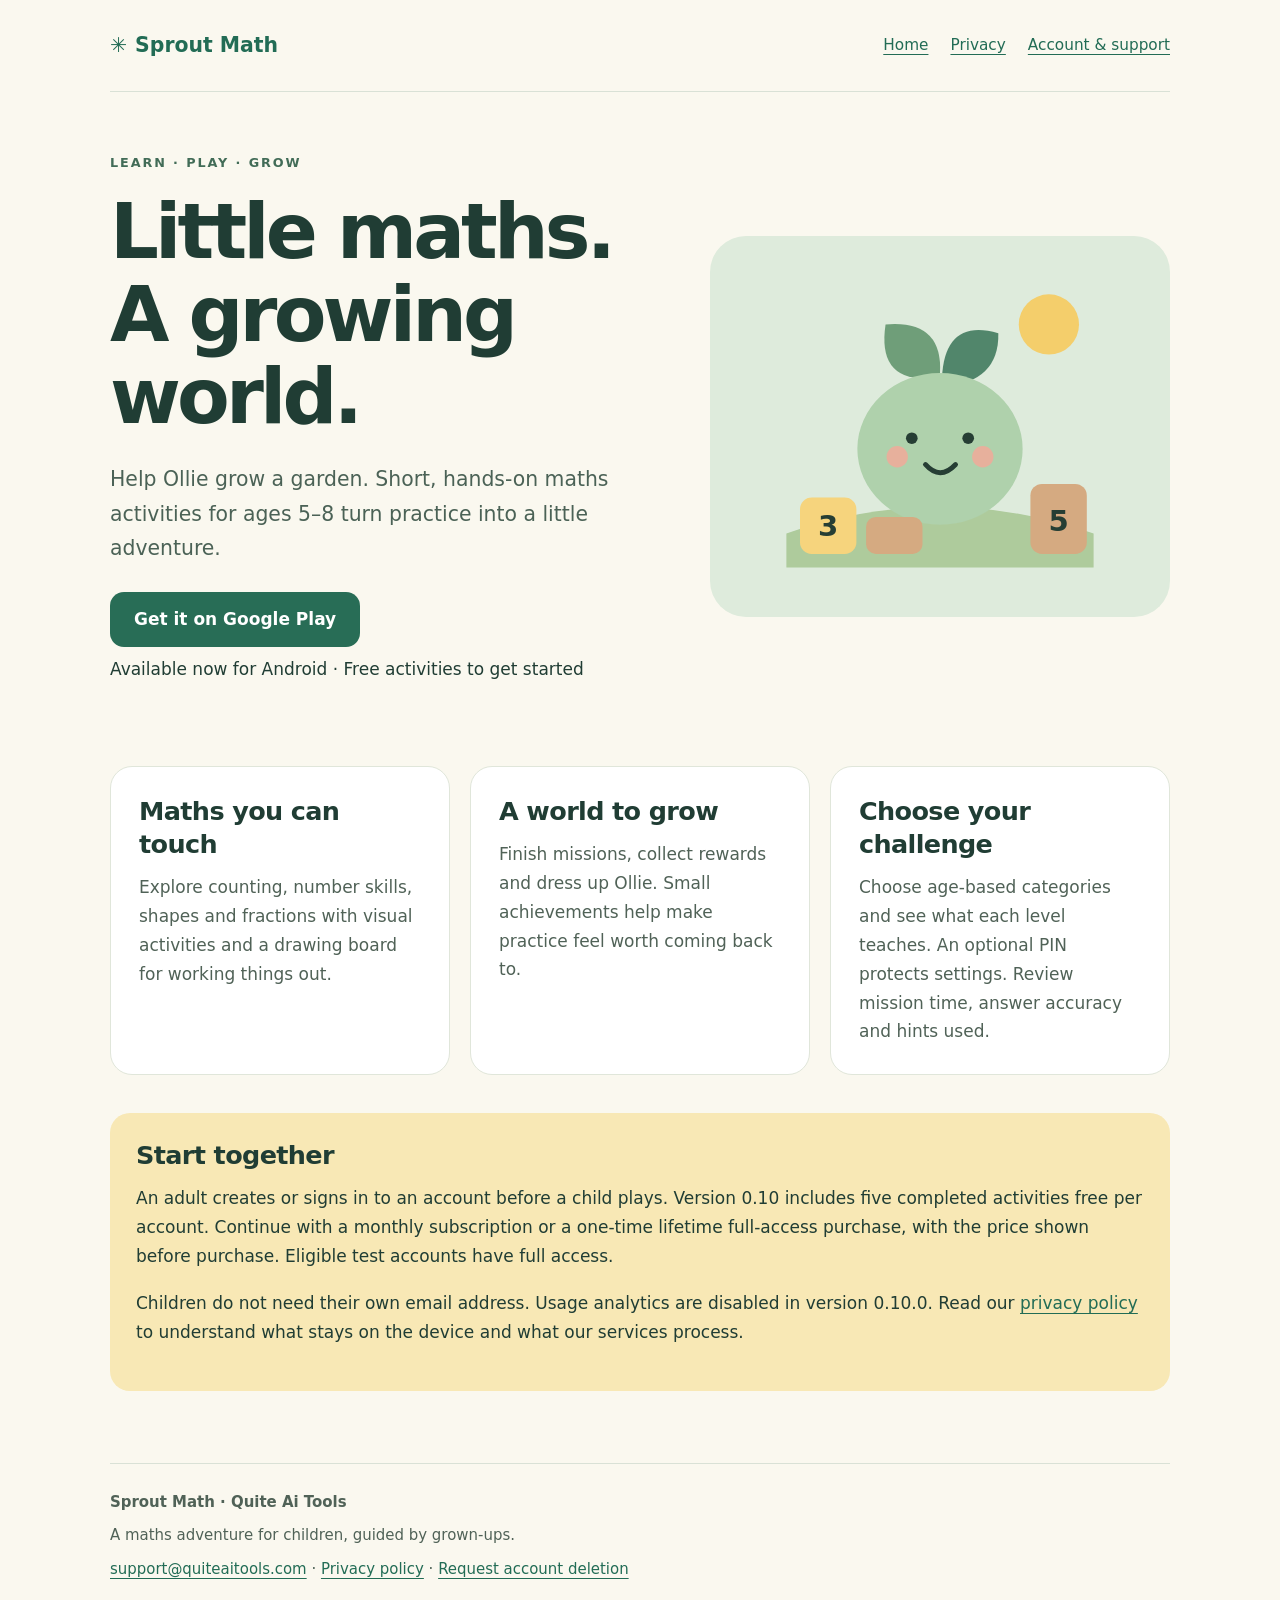
==== commit 3b275983: "Link Sprout Math homepage to live Google Play listing" ====
--- a/sprout-math/index.html
+++ b/sprout-math/index.html
@@ -1 +1 @@
-<!doctype html><html lang="en"><head><meta charset="utf-8"><meta name="viewport" content="width=device-width,initial-scale=1"><title>Little maths. A growing world. | Sprout Math</title><meta name="description" content="Sprout Math is an educational Android game with hands-on maths missions, a growing world and age-based categories and optional PIN protection."><meta name="theme-color" content="#286d56"><link rel="stylesheet" href="style.css"></head><body><header><a class="brand" href="./"><span class="sprout" aria-hidden="true">✳</span>Sprout Math</a><nav aria-label="Main navigation"><a href="./">Home</a><a href="privacy.html">Privacy</a><a href="delete-account.html">Account &amp; support</a></nav></header><main><div class="hero"><div><p class="eyebrow">Learn · Play · Grow</p><h1>Little maths.<br>A growing world.</h1><p class="lead">Help Ollie grow a garden. Short, hands-on maths activities for ages 5–8 turn practice into a little adventure.</p><a class="button" href="mailto:support@quiteaitools.com?subject=Sprout%20Math%20preview">Ask about the preview</a><p>For Android · Currently in preview</p></div><div class="art"><svg viewBox="0 0 360 320" role="img" aria-label="A smiling sprout beside counting blocks"><circle cx="292" cy="55" r="31" fill="#f4ce6b"/><path d="M22 270 Q180 215 338 270V305H22Z" fill="#aecb9c"/><path d="M172 110Q115 115 124 55Q183 50 180 105" fill="#6f9e79"/><path d="M182 110Q185 48 240 64Q241 114 184 119" fill="#51866b"/><ellipse cx="180" cy="183" rx="85" ry="78" fill="#afd1ac"/><circle cx="151" cy="172" r="6" fill="#263e34"/><circle cx="209" cy="172" r="6" fill="#263e34"/><path d="M165 199Q180 216 196 199" fill="none" stroke="#263e34" stroke-width="5" stroke-linecap="round"/><circle cx="136" cy="191" r="11" fill="#e7b09c"/><circle cx="224" cy="191" r="11" fill="#e7b09c"/><rect x="36" y="233" width="58" height="58" rx="12" fill="#f6d47d"/><rect x="104" y="253" width="58" height="38" rx="10" fill="#d5aa81"/><rect x="273" y="219" width="58" height="72" rx="12" fill="#d5aa81"/><text x="65" y="273" text-anchor="middle" font-size="30" font-family="system-ui" font-weight="700" fill="#263e34">3</text><text x="302" y="267" text-anchor="middle" font-size="30" font-family="system-ui" font-weight="700" fill="#263e34">5</text></svg></div></div><div class="cards"><section class="card"><h2>Maths you can touch</h2><p>Explore counting, number skills, shapes and fractions with visual activities and a drawing board for working things out.</p></section><section class="card"><h2>A world to grow</h2><p>Finish missions, collect rewards and dress up Pip. Small achievements help make practice feel worth coming back to.</p></section><section class="card"><h2>Choose your challenge</h2><p>Choose age-based categories and see what each level teaches. An optional PIN protects settings. Review mission time, answer accuracy and hints used.</p></section></div><section class="note"><h2>Start together</h2><p>An adult creates or signs in to an account before a child plays. Version 0.10 includes five completed activities free per account. Continue with a monthly subscription or a one-time lifetime full-access purchase, with the price shown before purchase. Eligible test accounts have full access.</p><p>Children do not need their own email address. Usage analytics are disabled in version 0.10.0. Read our <a href="privacy.html">privacy policy</a> to understand what stays on the device and what our services process.</p></section></main><footer><strong>Sprout Math · Quite Ai Tools</strong><p>A maths adventure for children, guided by grown-ups.</p><p><a href="mailto:support@quiteaitools.com">support@quiteaitools.com</a> · <a href="privacy.html">Privacy policy</a> · <a href="delete-account.html">Request account deletion</a></p></footer></body></html>+<!doctype html><html lang="en"><head><meta charset="utf-8"><meta name="viewport" content="width=device-width,initial-scale=1"><title>Little maths. A growing world. | Sprout Math</title><meta name="description" content="Sprout Math is an educational Android game with hands-on maths missions, a growing world and age-based categories and optional PIN protection."><meta name="theme-color" content="#286d56"><link rel="stylesheet" href="style.css"></head><body><header><a class="brand" href="./"><span class="sprout" aria-hidden="true">✳</span>Sprout Math</a><nav aria-label="Main navigation"><a href="./">Home</a><a href="privacy.html">Privacy</a><a href="delete-account.html">Account &amp; support</a></nav></header><main><div class="hero"><div><p class="eyebrow">Learn · Play · Grow</p><h1>Little maths.<br>A growing world.</h1><p class="lead">Help Ollie grow a garden. Short, hands-on maths activities for ages 5–8 turn practice into a little adventure.</p><a class="button" href="https://play.google.com/store/apps/details?id=com.app.sproutmath">Get it on Google Play</a><p>Available now for Android · Free activities to get started</p></div><div class="art"><svg viewBox="0 0 360 320" role="img" aria-label="A smiling sprout beside counting blocks"><circle cx="292" cy="55" r="31" fill="#f4ce6b"/><path d="M22 270 Q180 215 338 270V305H22Z" fill="#aecb9c"/><path d="M172 110Q115 115 124 55Q183 50 180 105" fill="#6f9e79"/><path d="M182 110Q185 48 240 64Q241 114 184 119" fill="#51866b"/><ellipse cx="180" cy="183" rx="85" ry="78" fill="#afd1ac"/><circle cx="151" cy="172" r="6" fill="#263e34"/><circle cx="209" cy="172" r="6" fill="#263e34"/><path d="M165 199Q180 216 196 199" fill="none" stroke="#263e34" stroke-width="5" stroke-linecap="round"/><circle cx="136" cy="191" r="11" fill="#e7b09c"/><circle cx="224" cy="191" r="11" fill="#e7b09c"/><rect x="36" y="233" width="58" height="58" rx="12" fill="#f6d47d"/><rect x="104" y="253" width="58" height="38" rx="10" fill="#d5aa81"/><rect x="273" y="219" width="58" height="72" rx="12" fill="#d5aa81"/><text x="65" y="273" text-anchor="middle" font-size="30" font-family="system-ui" font-weight="700" fill="#263e34">3</text><text x="302" y="267" text-anchor="middle" font-size="30" font-family="system-ui" font-weight="700" fill="#263e34">5</text></svg></div></div><div class="cards"><section class="card"><h2>Maths you can touch</h2><p>Explore counting, number skills, shapes and fractions with visual activities and a drawing board for working things out.</p></section><section class="card"><h2>A world to grow</h2><p>Finish missions, collect rewards and dress up Ollie. Small achievements help make practice feel worth coming back to.</p></section><section class="card"><h2>Choose your challenge</h2><p>Choose age-based categories and see what each level teaches. An optional PIN protects settings. Review mission time, answer accuracy and hints used.</p></section></div><section class="note"><h2>Start together</h2><p>An adult creates or signs in to an account before a child plays. Version 0.10 includes five completed activities free per account. Continue with a monthly subscription or a one-time lifetime full-access purchase, with the price shown before purchase. Eligible test accounts have full access.</p><p>Children do not need their own email address. Usage analytics are disabled in version 0.10.0. Read our <a href="privacy.html">privacy policy</a> to understand what stays on the device and what our services process.</p></section></main><footer><strong>Sprout Math · Quite Ai Tools</strong><p>A maths adventure for children, guided by grown-ups.</p><p><a href="mailto:support@quiteaitools.com">support@quiteaitools.com</a> · <a href="privacy.html">Privacy policy</a> · <a href="delete-account.html">Request account deletion</a></p></footer></body></html>
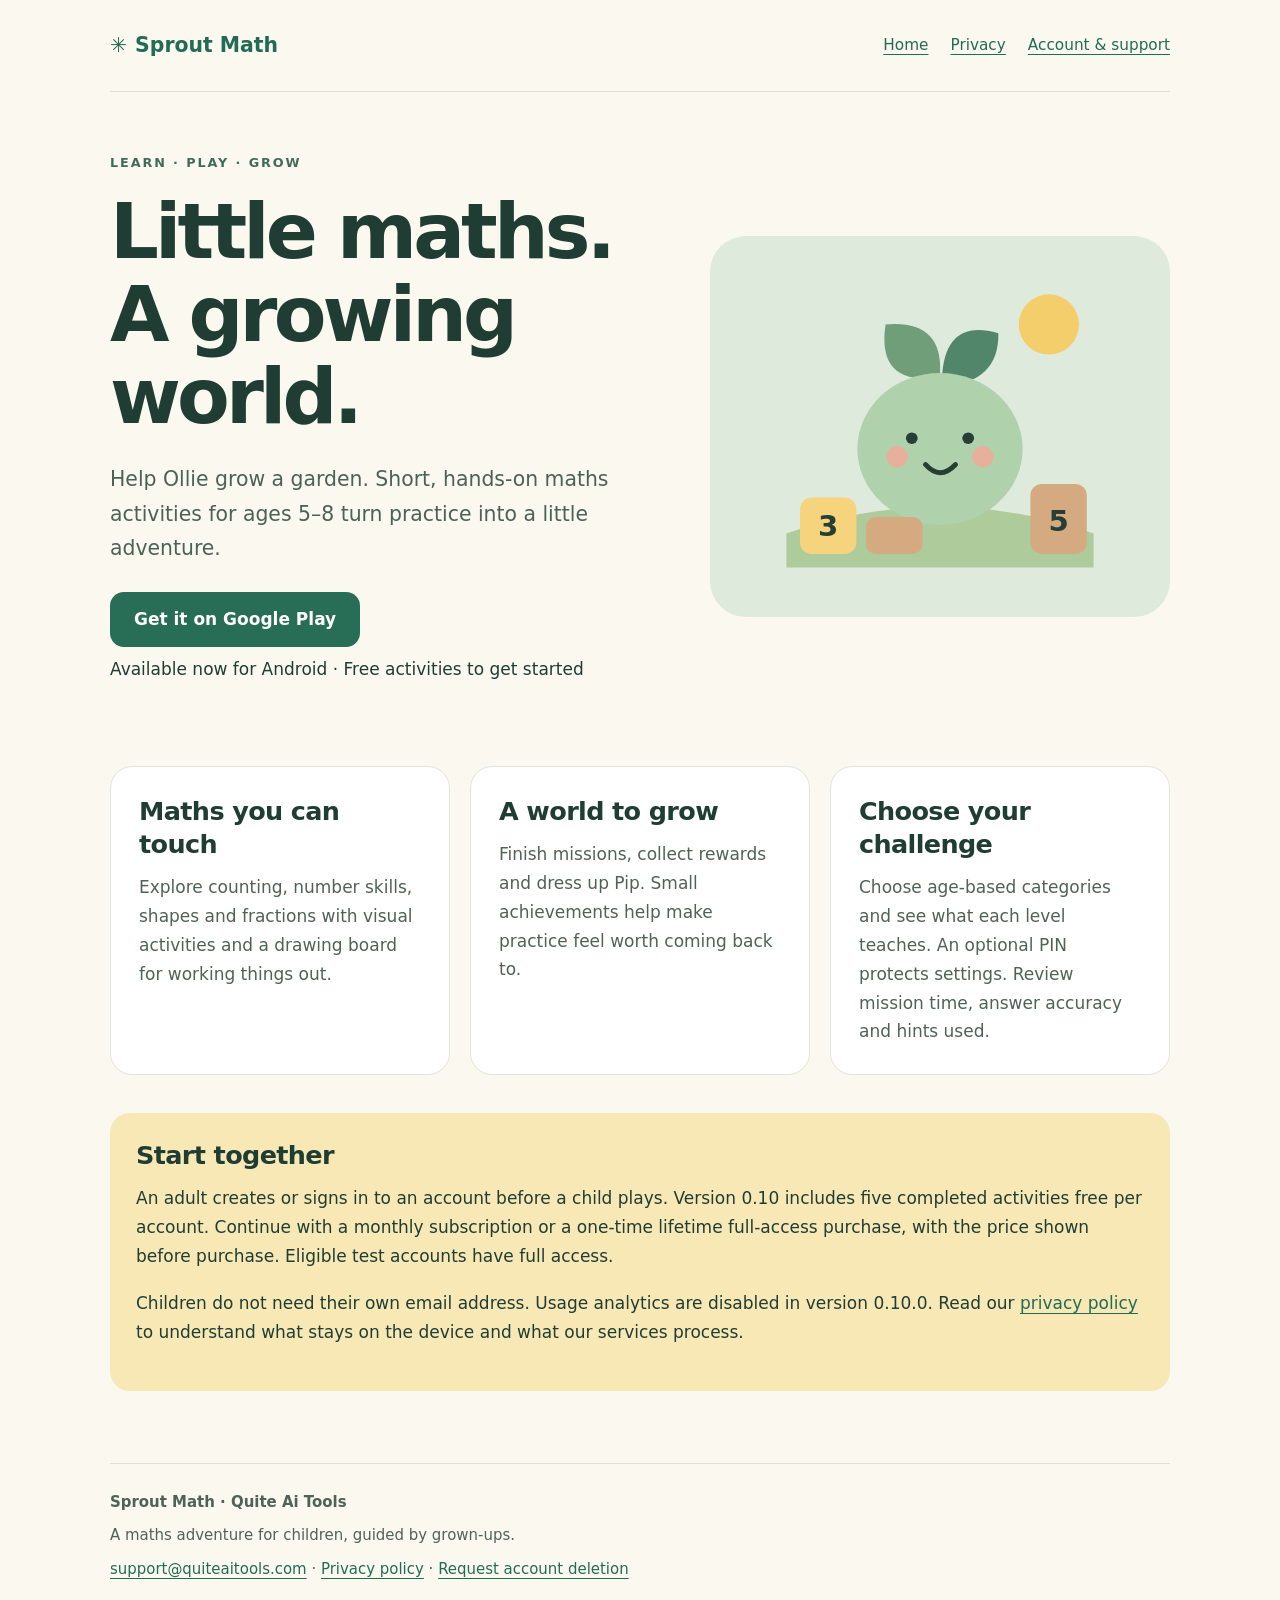
==== commit d4176021: "Keep character name consistent with the game" ====
--- a/sprout-math/index.html
+++ b/sprout-math/index.html
@@ -1 +1 @@
-<!doctype html><html lang="en"><head><meta charset="utf-8"><meta name="viewport" content="width=device-width,initial-scale=1"><title>Little maths. A growing world. | Sprout Math</title><meta name="description" content="Sprout Math is an educational Android game with hands-on maths missions, a growing world and age-based categories and optional PIN protection."><meta name="theme-color" content="#286d56"><link rel="stylesheet" href="style.css"></head><body><header><a class="brand" href="./"><span class="sprout" aria-hidden="true">✳</span>Sprout Math</a><nav aria-label="Main navigation"><a href="./">Home</a><a href="privacy.html">Privacy</a><a href="delete-account.html">Account &amp; support</a></nav></header><main><div class="hero"><div><p class="eyebrow">Learn · Play · Grow</p><h1>Little maths.<br>A growing world.</h1><p class="lead">Help Ollie grow a garden. Short, hands-on maths activities for ages 5–8 turn practice into a little adventure.</p><a class="button" href="https://play.google.com/store/apps/details?id=com.app.sproutmath">Get it on Google Play</a><p>Available now for Android · Free activities to get started</p></div><div class="art"><svg viewBox="0 0 360 320" role="img" aria-label="A smiling sprout beside counting blocks"><circle cx="292" cy="55" r="31" fill="#f4ce6b"/><path d="M22 270 Q180 215 338 270V305H22Z" fill="#aecb9c"/><path d="M172 110Q115 115 124 55Q183 50 180 105" fill="#6f9e79"/><path d="M182 110Q185 48 240 64Q241 114 184 119" fill="#51866b"/><ellipse cx="180" cy="183" rx="85" ry="78" fill="#afd1ac"/><circle cx="151" cy="172" r="6" fill="#263e34"/><circle cx="209" cy="172" r="6" fill="#263e34"/><path d="M165 199Q180 216 196 199" fill="none" stroke="#263e34" stroke-width="5" stroke-linecap="round"/><circle cx="136" cy="191" r="11" fill="#e7b09c"/><circle cx="224" cy="191" r="11" fill="#e7b09c"/><rect x="36" y="233" width="58" height="58" rx="12" fill="#f6d47d"/><rect x="104" y="253" width="58" height="38" rx="10" fill="#d5aa81"/><rect x="273" y="219" width="58" height="72" rx="12" fill="#d5aa81"/><text x="65" y="273" text-anchor="middle" font-size="30" font-family="system-ui" font-weight="700" fill="#263e34">3</text><text x="302" y="267" text-anchor="middle" font-size="30" font-family="system-ui" font-weight="700" fill="#263e34">5</text></svg></div></div><div class="cards"><section class="card"><h2>Maths you can touch</h2><p>Explore counting, number skills, shapes and fractions with visual activities and a drawing board for working things out.</p></section><section class="card"><h2>A world to grow</h2><p>Finish missions, collect rewards and dress up Ollie. Small achievements help make practice feel worth coming back to.</p></section><section class="card"><h2>Choose your challenge</h2><p>Choose age-based categories and see what each level teaches. An optional PIN protects settings. Review mission time, answer accuracy and hints used.</p></section></div><section class="note"><h2>Start together</h2><p>An adult creates or signs in to an account before a child plays. Version 0.10 includes five completed activities free per account. Continue with a monthly subscription or a one-time lifetime full-access purchase, with the price shown before purchase. Eligible test accounts have full access.</p><p>Children do not need their own email address. Usage analytics are disabled in version 0.10.0. Read our <a href="privacy.html">privacy policy</a> to understand what stays on the device and what our services process.</p></section></main><footer><strong>Sprout Math · Quite Ai Tools</strong><p>A maths adventure for children, guided by grown-ups.</p><p><a href="mailto:support@quiteaitools.com">support@quiteaitools.com</a> · <a href="privacy.html">Privacy policy</a> · <a href="delete-account.html">Request account deletion</a></p></footer></body></html>+<!doctype html><html lang="en"><head><meta charset="utf-8"><meta name="viewport" content="width=device-width,initial-scale=1"><title>Little maths. A growing world. | Sprout Math</title><meta name="description" content="Sprout Math is an educational Android game with hands-on maths missions, a growing world and age-based categories and optional PIN protection."><meta name="theme-color" content="#286d56"><link rel="stylesheet" href="style.css"></head><body><header><a class="brand" href="./"><span class="sprout" aria-hidden="true">✳</span>Sprout Math</a><nav aria-label="Main navigation"><a href="./">Home</a><a href="privacy.html">Privacy</a><a href="delete-account.html">Account &amp; support</a></nav></header><main><div class="hero"><div><p class="eyebrow">Learn · Play · Grow</p><h1>Little maths.<br>A growing world.</h1><p class="lead">Help Ollie grow a garden. Short, hands-on maths activities for ages 5–8 turn practice into a little adventure.</p><a class="button" href="https://play.google.com/store/apps/details?id=com.app.sproutmath">Get it on Google Play</a><p>Available now for Android · Free activities to get started</p></div><div class="art"><svg viewBox="0 0 360 320" role="img" aria-label="A smiling sprout beside counting blocks"><circle cx="292" cy="55" r="31" fill="#f4ce6b"/><path d="M22 270 Q180 215 338 270V305H22Z" fill="#aecb9c"/><path d="M172 110Q115 115 124 55Q183 50 180 105" fill="#6f9e79"/><path d="M182 110Q185 48 240 64Q241 114 184 119" fill="#51866b"/><ellipse cx="180" cy="183" rx="85" ry="78" fill="#afd1ac"/><circle cx="151" cy="172" r="6" fill="#263e34"/><circle cx="209" cy="172" r="6" fill="#263e34"/><path d="M165 199Q180 216 196 199" fill="none" stroke="#263e34" stroke-width="5" stroke-linecap="round"/><circle cx="136" cy="191" r="11" fill="#e7b09c"/><circle cx="224" cy="191" r="11" fill="#e7b09c"/><rect x="36" y="233" width="58" height="58" rx="12" fill="#f6d47d"/><rect x="104" y="253" width="58" height="38" rx="10" fill="#d5aa81"/><rect x="273" y="219" width="58" height="72" rx="12" fill="#d5aa81"/><text x="65" y="273" text-anchor="middle" font-size="30" font-family="system-ui" font-weight="700" fill="#263e34">3</text><text x="302" y="267" text-anchor="middle" font-size="30" font-family="system-ui" font-weight="700" fill="#263e34">5</text></svg></div></div><div class="cards"><section class="card"><h2>Maths you can touch</h2><p>Explore counting, number skills, shapes and fractions with visual activities and a drawing board for working things out.</p></section><section class="card"><h2>A world to grow</h2><p>Finish missions, collect rewards and dress up Pip. Small achievements help make practice feel worth coming back to.</p></section><section class="card"><h2>Choose your challenge</h2><p>Choose age-based categories and see what each level teaches. An optional PIN protects settings. Review mission time, answer accuracy and hints used.</p></section></div><section class="note"><h2>Start together</h2><p>An adult creates or signs in to an account before a child plays. Version 0.10 includes five completed activities free per account. Continue with a monthly subscription or a one-time lifetime full-access purchase, with the price shown before purchase. Eligible test accounts have full access.</p><p>Children do not need their own email address. Usage analytics are disabled in version 0.10.0. Read our <a href="privacy.html">privacy policy</a> to understand what stays on the device and what our services process.</p></section></main><footer><strong>Sprout Math · Quite Ai Tools</strong><p>A maths adventure for children, guided by grown-ups.</p><p><a href="mailto:support@quiteaitools.com">support@quiteaitools.com</a> · <a href="privacy.html">Privacy policy</a> · <a href="delete-account.html">Request account deletion</a></p></footer></body></html>
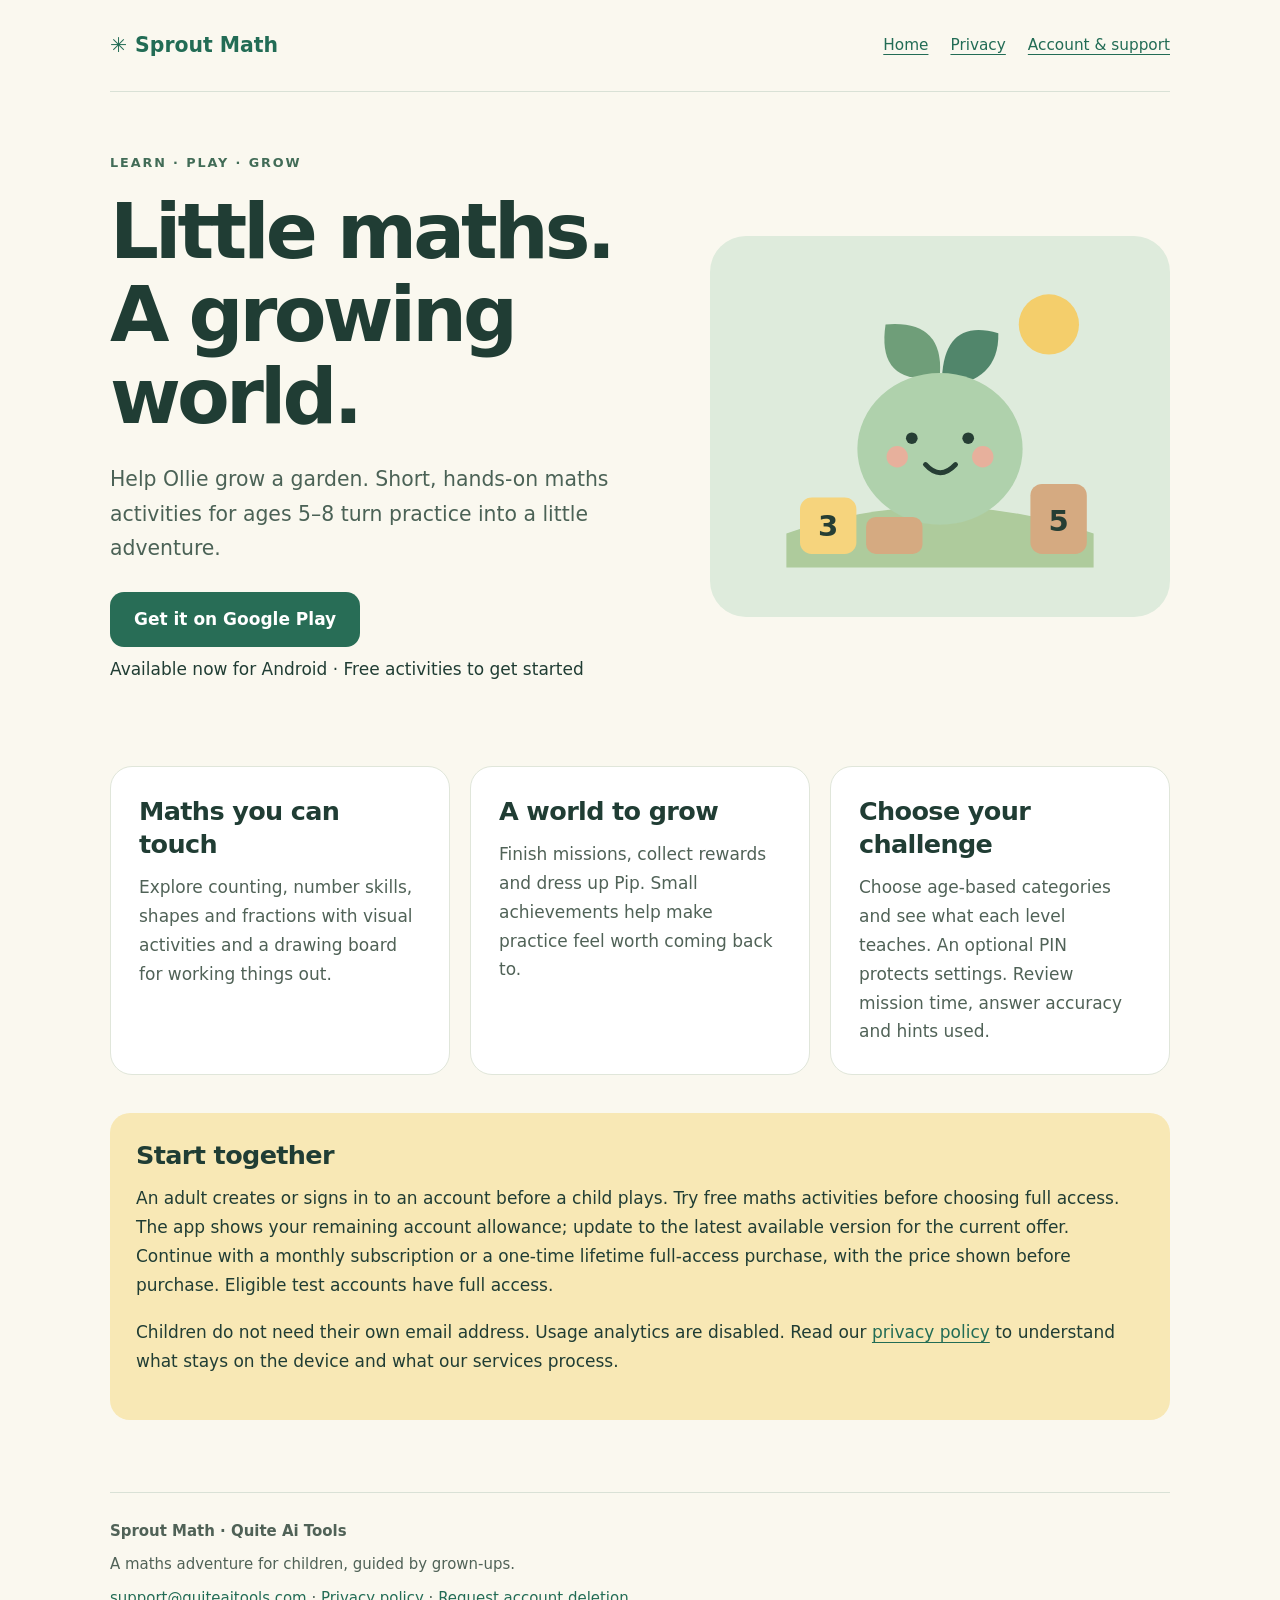
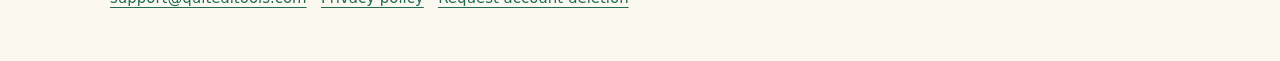
==== commit ef2b4e64: "Keep Sprout trial information accurate during app updates" ====
--- a/sprout-math/index.html
+++ b/sprout-math/index.html
@@ -1 +1 @@
-<!doctype html><html lang="en"><head><meta charset="utf-8"><meta name="viewport" content="width=device-width,initial-scale=1"><title>Little maths. A growing world. | Sprout Math</title><meta name="description" content="Sprout Math is an educational Android game with hands-on maths missions, a growing world and age-based categories and optional PIN protection."><meta name="theme-color" content="#286d56"><link rel="stylesheet" href="style.css"></head><body><header><a class="brand" href="./"><span class="sprout" aria-hidden="true">✳</span>Sprout Math</a><nav aria-label="Main navigation"><a href="./">Home</a><a href="privacy.html">Privacy</a><a href="delete-account.html">Account &amp; support</a></nav></header><main><div class="hero"><div><p class="eyebrow">Learn · Play · Grow</p><h1>Little maths.<br>A growing world.</h1><p class="lead">Help Ollie grow a garden. Short, hands-on maths activities for ages 5–8 turn practice into a little adventure.</p><a class="button" href="https://play.google.com/store/apps/details?id=com.app.sproutmath">Get it on Google Play</a><p>Available now for Android · Free activities to get started</p></div><div class="art"><svg viewBox="0 0 360 320" role="img" aria-label="A smiling sprout beside counting blocks"><circle cx="292" cy="55" r="31" fill="#f4ce6b"/><path d="M22 270 Q180 215 338 270V305H22Z" fill="#aecb9c"/><path d="M172 110Q115 115 124 55Q183 50 180 105" fill="#6f9e79"/><path d="M182 110Q185 48 240 64Q241 114 184 119" fill="#51866b"/><ellipse cx="180" cy="183" rx="85" ry="78" fill="#afd1ac"/><circle cx="151" cy="172" r="6" fill="#263e34"/><circle cx="209" cy="172" r="6" fill="#263e34"/><path d="M165 199Q180 216 196 199" fill="none" stroke="#263e34" stroke-width="5" stroke-linecap="round"/><circle cx="136" cy="191" r="11" fill="#e7b09c"/><circle cx="224" cy="191" r="11" fill="#e7b09c"/><rect x="36" y="233" width="58" height="58" rx="12" fill="#f6d47d"/><rect x="104" y="253" width="58" height="38" rx="10" fill="#d5aa81"/><rect x="273" y="219" width="58" height="72" rx="12" fill="#d5aa81"/><text x="65" y="273" text-anchor="middle" font-size="30" font-family="system-ui" font-weight="700" fill="#263e34">3</text><text x="302" y="267" text-anchor="middle" font-size="30" font-family="system-ui" font-weight="700" fill="#263e34">5</text></svg></div></div><div class="cards"><section class="card"><h2>Maths you can touch</h2><p>Explore counting, number skills, shapes and fractions with visual activities and a drawing board for working things out.</p></section><section class="card"><h2>A world to grow</h2><p>Finish missions, collect rewards and dress up Pip. Small achievements help make practice feel worth coming back to.</p></section><section class="card"><h2>Choose your challenge</h2><p>Choose age-based categories and see what each level teaches. An optional PIN protects settings. Review mission time, answer accuracy and hints used.</p></section></div><section class="note"><h2>Start together</h2><p>An adult creates or signs in to an account before a child plays. Version 0.10 includes five completed activities free per account. Continue with a monthly subscription or a one-time lifetime full-access purchase, with the price shown before purchase. Eligible test accounts have full access.</p><p>Children do not need their own email address. Usage analytics are disabled in version 0.10.0. Read our <a href="privacy.html">privacy policy</a> to understand what stays on the device and what our services process.</p></section></main><footer><strong>Sprout Math · Quite Ai Tools</strong><p>A maths adventure for children, guided by grown-ups.</p><p><a href="mailto:support@quiteaitools.com">support@quiteaitools.com</a> · <a href="privacy.html">Privacy policy</a> · <a href="delete-account.html">Request account deletion</a></p></footer></body></html>+<!doctype html><html lang="en"><head><meta charset="utf-8"><meta name="viewport" content="width=device-width,initial-scale=1"><title>Little maths. A growing world. | Sprout Math</title><meta name="description" content="Sprout Math is an educational Android game with hands-on maths missions, a growing world and age-based categories and optional PIN protection."><meta name="theme-color" content="#286d56"><link rel="stylesheet" href="style.css"></head><body><header><a class="brand" href="./"><span class="sprout" aria-hidden="true">✳</span>Sprout Math</a><nav aria-label="Main navigation"><a href="./">Home</a><a href="privacy.html">Privacy</a><a href="delete-account.html">Account &amp; support</a></nav></header><main><div class="hero"><div><p class="eyebrow">Learn · Play · Grow</p><h1>Little maths.<br>A growing world.</h1><p class="lead">Help Ollie grow a garden. Short, hands-on maths activities for ages 5–8 turn practice into a little adventure.</p><a class="button" href="https://play.google.com/store/apps/details?id=com.app.sproutmath">Get it on Google Play</a><p>Available now for Android · Free activities to get started</p></div><div class="art"><svg viewBox="0 0 360 320" role="img" aria-label="A smiling sprout beside counting blocks"><circle cx="292" cy="55" r="31" fill="#f4ce6b"/><path d="M22 270 Q180 215 338 270V305H22Z" fill="#aecb9c"/><path d="M172 110Q115 115 124 55Q183 50 180 105" fill="#6f9e79"/><path d="M182 110Q185 48 240 64Q241 114 184 119" fill="#51866b"/><ellipse cx="180" cy="183" rx="85" ry="78" fill="#afd1ac"/><circle cx="151" cy="172" r="6" fill="#263e34"/><circle cx="209" cy="172" r="6" fill="#263e34"/><path d="M165 199Q180 216 196 199" fill="none" stroke="#263e34" stroke-width="5" stroke-linecap="round"/><circle cx="136" cy="191" r="11" fill="#e7b09c"/><circle cx="224" cy="191" r="11" fill="#e7b09c"/><rect x="36" y="233" width="58" height="58" rx="12" fill="#f6d47d"/><rect x="104" y="253" width="58" height="38" rx="10" fill="#d5aa81"/><rect x="273" y="219" width="58" height="72" rx="12" fill="#d5aa81"/><text x="65" y="273" text-anchor="middle" font-size="30" font-family="system-ui" font-weight="700" fill="#263e34">3</text><text x="302" y="267" text-anchor="middle" font-size="30" font-family="system-ui" font-weight="700" fill="#263e34">5</text></svg></div></div><div class="cards"><section class="card"><h2>Maths you can touch</h2><p>Explore counting, number skills, shapes and fractions with visual activities and a drawing board for working things out.</p></section><section class="card"><h2>A world to grow</h2><p>Finish missions, collect rewards and dress up Pip. Small achievements help make practice feel worth coming back to.</p></section><section class="card"><h2>Choose your challenge</h2><p>Choose age-based categories and see what each level teaches. An optional PIN protects settings. Review mission time, answer accuracy and hints used.</p></section></div><section class="note"><h2>Start together</h2><p>An adult creates or signs in to an account before a child plays. Try free maths activities before choosing full access. The app shows your remaining account allowance; update to the latest available version for the current offer. Continue with a monthly subscription or a one-time lifetime full-access purchase, with the price shown before purchase. Eligible test accounts have full access.</p><p>Children do not need their own email address. Usage analytics are disabled. Read our <a href="privacy.html">privacy policy</a> to understand what stays on the device and what our services process.</p></section></main><footer><strong>Sprout Math · Quite Ai Tools</strong><p>A maths adventure for children, guided by grown-ups.</p><p><a href="mailto:support@quiteaitools.com">support@quiteaitools.com</a> · <a href="privacy.html">Privacy policy</a> · <a href="delete-account.html">Request account deletion</a></p></footer></body></html>
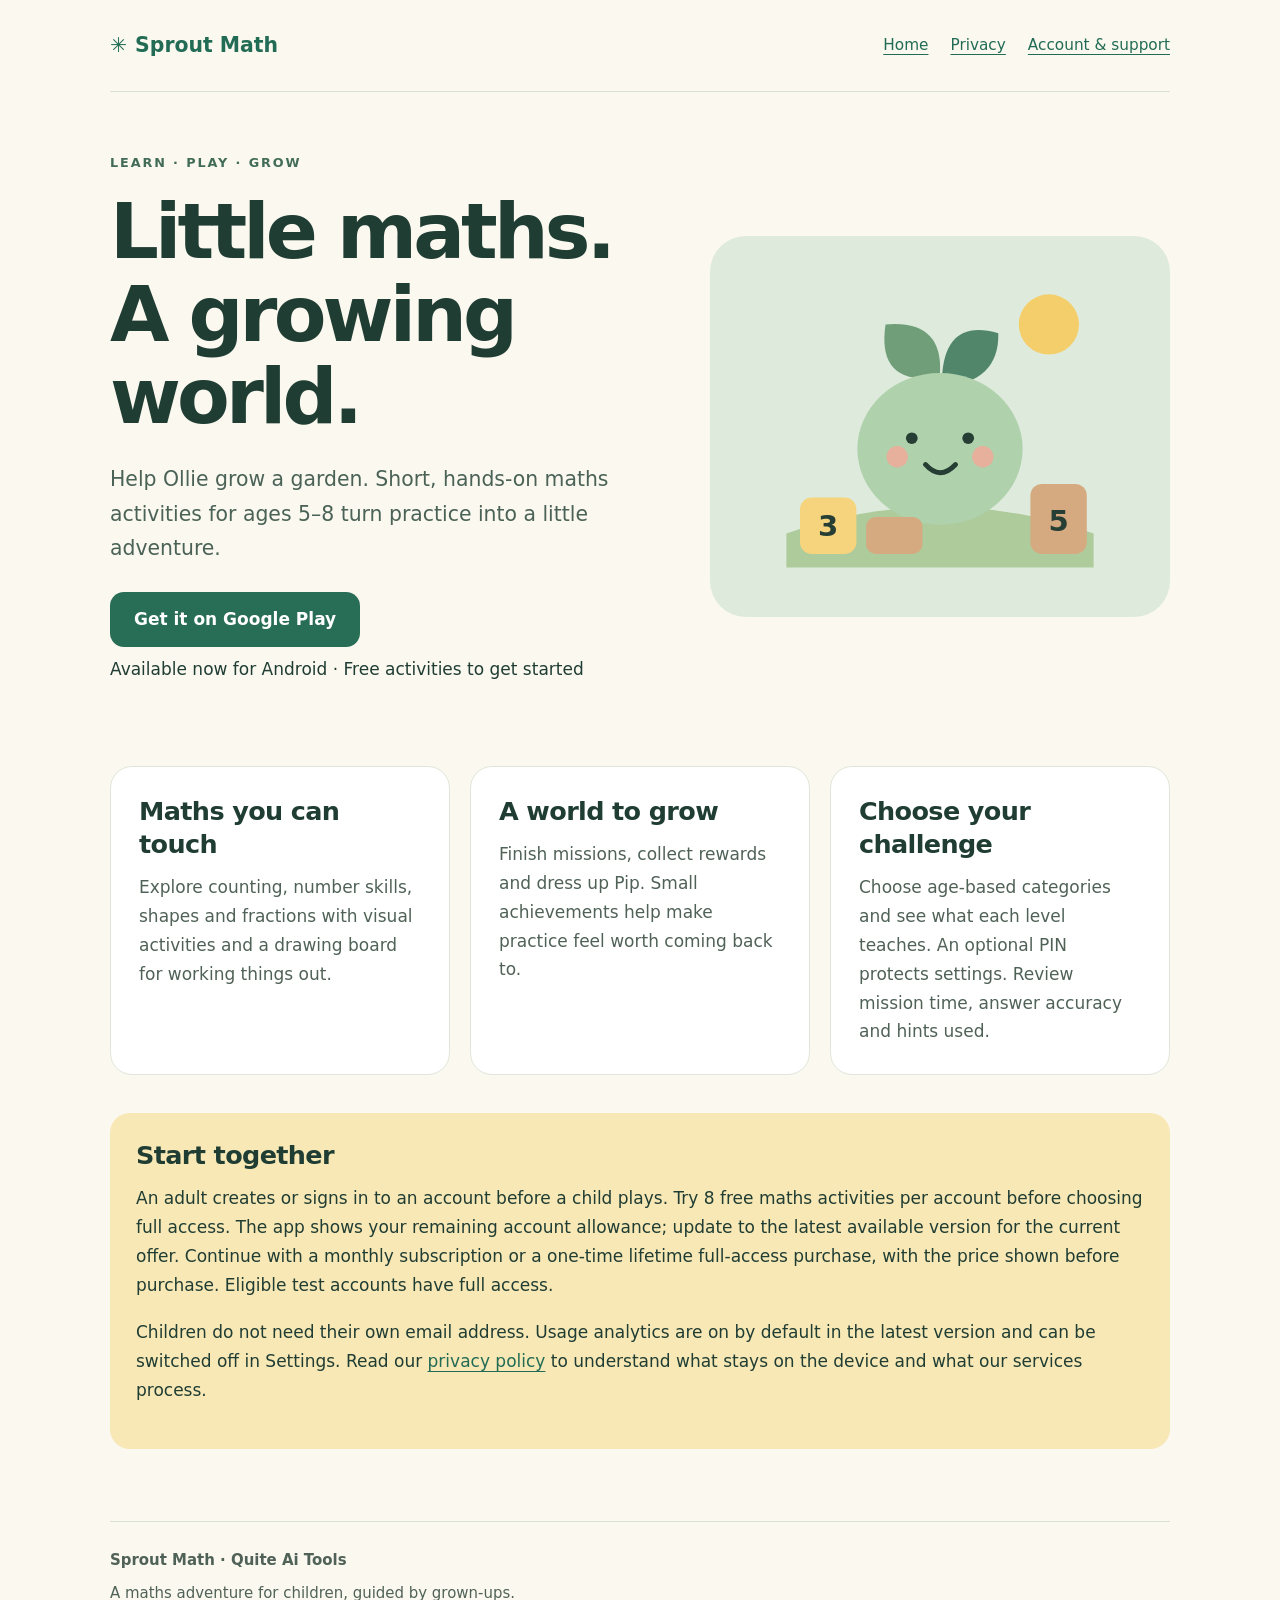
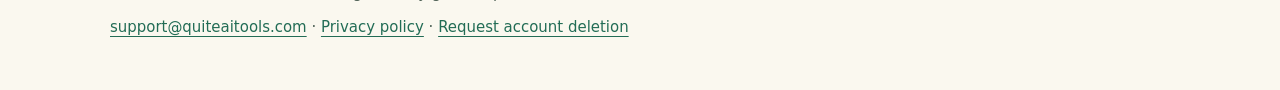
==== commit b4461852: "Align Sprout Math support page with eight-activity allowance" ====
--- a/sprout-math/index.html
+++ b/sprout-math/index.html
@@ -1 +1 @@
-<!doctype html><html lang="en"><head><meta charset="utf-8"><meta name="viewport" content="width=device-width,initial-scale=1"><title>Little maths. A growing world. | Sprout Math</title><meta name="description" content="Sprout Math is an educational Android game with hands-on maths missions, a growing world and age-based categories and optional PIN protection."><meta name="theme-color" content="#286d56"><link rel="stylesheet" href="style.css"></head><body><header><a class="brand" href="./"><span class="sprout" aria-hidden="true">✳</span>Sprout Math</a><nav aria-label="Main navigation"><a href="./">Home</a><a href="privacy.html">Privacy</a><a href="delete-account.html">Account &amp; support</a></nav></header><main><div class="hero"><div><p class="eyebrow">Learn · Play · Grow</p><h1>Little maths.<br>A growing world.</h1><p class="lead">Help Ollie grow a garden. Short, hands-on maths activities for ages 5–8 turn practice into a little adventure.</p><a class="button" href="https://play.google.com/store/apps/details?id=com.app.sproutmath">Get it on Google Play</a><p>Available now for Android · Free activities to get started</p></div><div class="art"><svg viewBox="0 0 360 320" role="img" aria-label="A smiling sprout beside counting blocks"><circle cx="292" cy="55" r="31" fill="#f4ce6b"/><path d="M22 270 Q180 215 338 270V305H22Z" fill="#aecb9c"/><path d="M172 110Q115 115 124 55Q183 50 180 105" fill="#6f9e79"/><path d="M182 110Q185 48 240 64Q241 114 184 119" fill="#51866b"/><ellipse cx="180" cy="183" rx="85" ry="78" fill="#afd1ac"/><circle cx="151" cy="172" r="6" fill="#263e34"/><circle cx="209" cy="172" r="6" fill="#263e34"/><path d="M165 199Q180 216 196 199" fill="none" stroke="#263e34" stroke-width="5" stroke-linecap="round"/><circle cx="136" cy="191" r="11" fill="#e7b09c"/><circle cx="224" cy="191" r="11" fill="#e7b09c"/><rect x="36" y="233" width="58" height="58" rx="12" fill="#f6d47d"/><rect x="104" y="253" width="58" height="38" rx="10" fill="#d5aa81"/><rect x="273" y="219" width="58" height="72" rx="12" fill="#d5aa81"/><text x="65" y="273" text-anchor="middle" font-size="30" font-family="system-ui" font-weight="700" fill="#263e34">3</text><text x="302" y="267" text-anchor="middle" font-size="30" font-family="system-ui" font-weight="700" fill="#263e34">5</text></svg></div></div><div class="cards"><section class="card"><h2>Maths you can touch</h2><p>Explore counting, number skills, shapes and fractions with visual activities and a drawing board for working things out.</p></section><section class="card"><h2>A world to grow</h2><p>Finish missions, collect rewards and dress up Pip. Small achievements help make practice feel worth coming back to.</p></section><section class="card"><h2>Choose your challenge</h2><p>Choose age-based categories and see what each level teaches. An optional PIN protects settings. Review mission time, answer accuracy and hints used.</p></section></div><section class="note"><h2>Start together</h2><p>An adult creates or signs in to an account before a child plays. Try free maths activities before choosing full access. The app shows your remaining account allowance; update to the latest available version for the current offer. Continue with a monthly subscription or a one-time lifetime full-access purchase, with the price shown before purchase. Eligible test accounts have full access.</p><p>Children do not need their own email address. Usage analytics are disabled. Read our <a href="privacy.html">privacy policy</a> to understand what stays on the device and what our services process.</p></section></main><footer><strong>Sprout Math · Quite Ai Tools</strong><p>A maths adventure for children, guided by grown-ups.</p><p><a href="mailto:support@quiteaitools.com">support@quiteaitools.com</a> · <a href="privacy.html">Privacy policy</a> · <a href="delete-account.html">Request account deletion</a></p></footer></body></html>+<!doctype html><html lang="en"><head><meta charset="utf-8"><meta name="viewport" content="width=device-width,initial-scale=1"><title>Little maths. A growing world. | Sprout Math</title><meta name="description" content="Sprout Math is an educational Android game with hands-on maths missions, a growing world and age-based categories and optional PIN protection."><meta name="theme-color" content="#286d56"><link rel="stylesheet" href="style.css"></head><body><header><a class="brand" href="./"><span class="sprout" aria-hidden="true">✳</span>Sprout Math</a><nav aria-label="Main navigation"><a href="./">Home</a><a href="privacy.html">Privacy</a><a href="delete-account.html">Account &amp; support</a></nav></header><main><div class="hero"><div><p class="eyebrow">Learn · Play · Grow</p><h1>Little maths.<br>A growing world.</h1><p class="lead">Help Ollie grow a garden. Short, hands-on maths activities for ages 5–8 turn practice into a little adventure.</p><a class="button" href="https://play.google.com/store/apps/details?id=com.app.sproutmath">Get it on Google Play</a><p>Available now for Android · Free activities to get started</p></div><div class="art"><svg viewBox="0 0 360 320" role="img" aria-label="A smiling sprout beside counting blocks"><circle cx="292" cy="55" r="31" fill="#f4ce6b"/><path d="M22 270 Q180 215 338 270V305H22Z" fill="#aecb9c"/><path d="M172 110Q115 115 124 55Q183 50 180 105" fill="#6f9e79"/><path d="M182 110Q185 48 240 64Q241 114 184 119" fill="#51866b"/><ellipse cx="180" cy="183" rx="85" ry="78" fill="#afd1ac"/><circle cx="151" cy="172" r="6" fill="#263e34"/><circle cx="209" cy="172" r="6" fill="#263e34"/><path d="M165 199Q180 216 196 199" fill="none" stroke="#263e34" stroke-width="5" stroke-linecap="round"/><circle cx="136" cy="191" r="11" fill="#e7b09c"/><circle cx="224" cy="191" r="11" fill="#e7b09c"/><rect x="36" y="233" width="58" height="58" rx="12" fill="#f6d47d"/><rect x="104" y="253" width="58" height="38" rx="10" fill="#d5aa81"/><rect x="273" y="219" width="58" height="72" rx="12" fill="#d5aa81"/><text x="65" y="273" text-anchor="middle" font-size="30" font-family="system-ui" font-weight="700" fill="#263e34">3</text><text x="302" y="267" text-anchor="middle" font-size="30" font-family="system-ui" font-weight="700" fill="#263e34">5</text></svg></div></div><div class="cards"><section class="card"><h2>Maths you can touch</h2><p>Explore counting, number skills, shapes and fractions with visual activities and a drawing board for working things out.</p></section><section class="card"><h2>A world to grow</h2><p>Finish missions, collect rewards and dress up Pip. Small achievements help make practice feel worth coming back to.</p></section><section class="card"><h2>Choose your challenge</h2><p>Choose age-based categories and see what each level teaches. An optional PIN protects settings. Review mission time, answer accuracy and hints used.</p></section></div><section class="note"><h2>Start together</h2><p>An adult creates or signs in to an account before a child plays. Try 8 free maths activities per account before choosing full access. The app shows your remaining account allowance; update to the latest available version for the current offer. Continue with a monthly subscription or a one-time lifetime full-access purchase, with the price shown before purchase. Eligible test accounts have full access.</p><p>Children do not need their own email address. Usage analytics are on by default in the latest version and can be switched off in Settings. Read our <a href="privacy.html">privacy policy</a> to understand what stays on the device and what our services process.</p></section></main><footer><strong>Sprout Math · Quite Ai Tools</strong><p>A maths adventure for children, guided by grown-ups.</p><p><a href="mailto:support@quiteaitools.com">support@quiteaitools.com</a> · <a href="privacy.html">Privacy policy</a> · <a href="delete-account.html">Request account deletion</a></p></footer></body></html>
